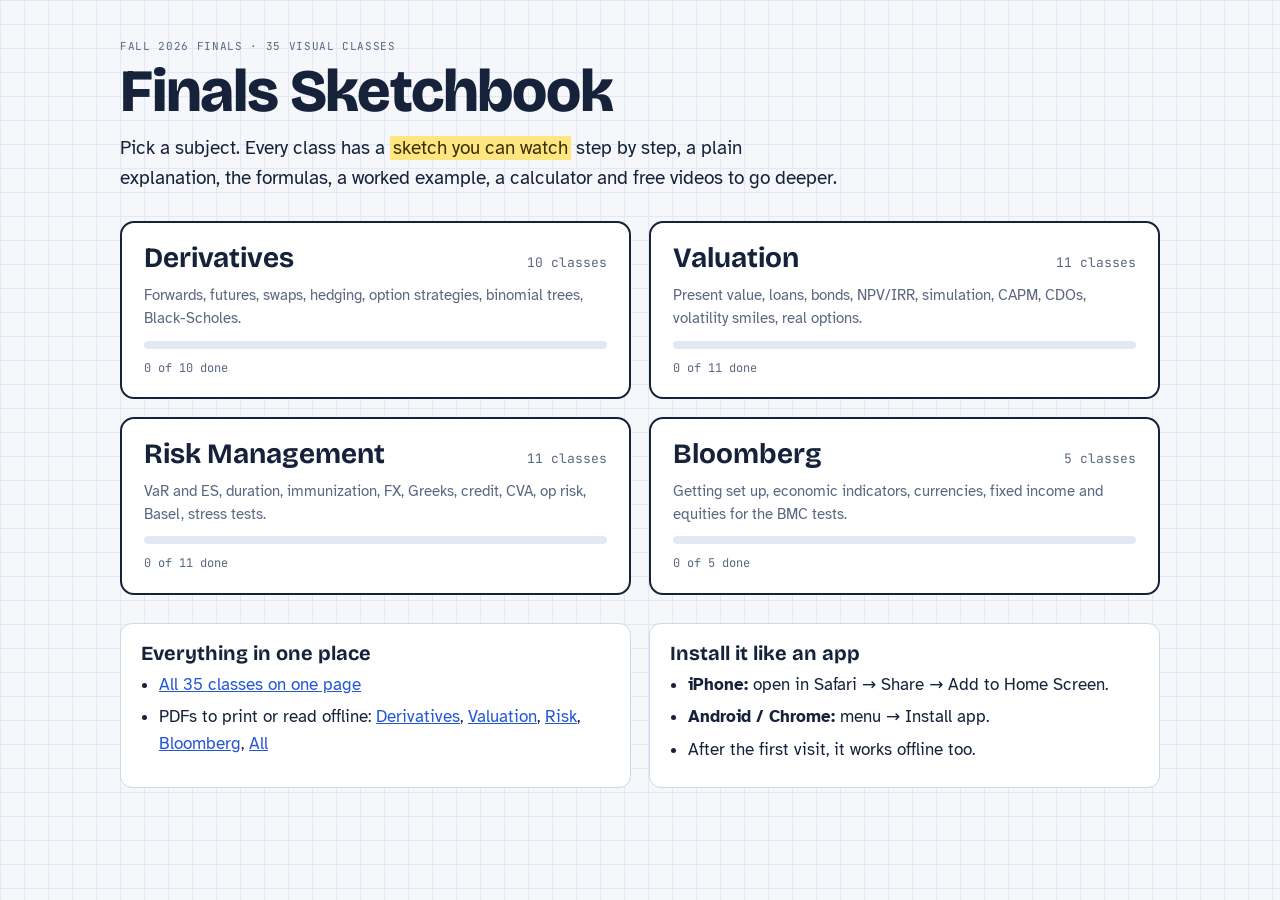
==== index.html @ b347f6ec "Finals Sketchbook study app: 4 subjects, 35 visual classes, PWA, PDFs" ====
<!doctype html>
<html lang="en">
<head>
<meta charset="utf-8">
<meta name="viewport" content="width=device-width, initial-scale=1, viewport-fit=cover">
<title>Finals Sketchbook</title>
<meta name="description" content="Beginner-friendly visual classes for Derivatives, Valuation, Risk Management and Bloomberg finals.">
<meta name="theme-color" content="#16223a">
<link rel="manifest" href="manifest.webmanifest">
<link rel="icon" href="icons/icon-192.png">
<link rel="apple-touch-icon" href="icons/icon-192.png">
<link rel="stylesheet" href="https://fonts.googleapis.com/css2?family=Atkinson+Hyperlegible:wght@400;700&family=Bricolage+Grotesque:opsz,wght@12..96,700;12..96,800&family=JetBrains+Mono:wght@400;600&display=swap">
<style>
:root{--paper:#f5f7fb;--sheet:#fff;--grid:#e3e9f2;--ink:#16223a;--mut:#5a6880;--blue:#2457d6;--pen:#cf3f35;--green:#1d8656;--hl:#ffe680;--hl-ink:#3a2f00;--line:#cfd8e6;
 --display:"Bricolage Grotesque",system-ui,sans-serif;--body:"Atkinson Hyperlegible",system-ui,sans-serif;--mono:"JetBrains Mono",ui-monospace,monospace;
 padding-top:env(safe-area-inset-top,0px);padding-bottom:env(safe-area-inset-bottom,0px)}
@media (prefers-color-scheme:dark){:root{--paper:#0f1622;--sheet:#151e2d;--grid:#1d2839;--ink:#e7edf6;--mut:#97a5bb;--blue:#7ea7ff;--pen:#ff7b6f;--green:#4fc78d;--hl:#5c4d0f;--hl-ink:#fff0b0;--line:#2a3850;color-scheme:dark}}
*{box-sizing:border-box}
body{margin:0;background:var(--paper);color:var(--ink);font-family:var(--body);font-size:17px;line-height:1.55;
 background-image:linear-gradient(var(--grid) 1px,transparent 1px),linear-gradient(90deg,var(--grid) 1px,transparent 1px);background-size:24px 24px;
 padding:32px max(16px,env(safe-area-inset-right,0px)) 60px max(16px,env(safe-area-inset-left,0px))}
.wrap{max-width:1040px;margin:0 auto;display:flex;flex-direction:column;gap:28px}
h1,h2,h3{font-family:var(--display);margin:0;text-wrap:balance;line-height:1.1}
h1{font-size:clamp(36px,6vw,60px);font-weight:800;letter-spacing:-.02em}
.lede{font-size:19px;max-width:60ch;margin:10px 0 0}.lede mark{background:var(--hl);color:var(--hl-ink);padding:0 3px}
.grid{display:grid;grid-template-columns:repeat(2,minmax(0,1fr));gap:18px}
a.card{display:flex;flex-direction:column;gap:10px;text-decoration:none;color:var(--ink);background:var(--sheet);border:2px solid var(--ink);border-radius:14px;padding:20px 22px;transition:transform .15s}
a.card:hover{transform:translateY(-2px)} a.card:focus-visible{outline:3px solid var(--blue);outline-offset:3px}
.card .top{display:flex;justify-content:space-between;align-items:baseline;gap:10px}
.card h2{font-size:28px}.card .cnt{font-family:var(--mono);font-size:13px;color:var(--mut);white-space:nowrap}
.card p{margin:0;color:var(--mut);font-size:15px}
.bar{height:8px;background:var(--grid);border-radius:4px;overflow:hidden}.bar i{display:block;height:100%;background:var(--green);width:0}
.prog{font-family:var(--mono);font-size:12px;color:var(--mut)}
.row{display:grid;grid-template-columns:repeat(2,minmax(0,1fr));gap:18px}
section.box{background:var(--sheet);border:1px solid var(--line);border-radius:12px;padding:18px 20px}
section.box h3{font-size:20px;margin-bottom:8px}
section.box ul{margin:0;padding-left:18px}section.box li{margin-bottom:6px}
section.box a{color:var(--blue)}
.tag{font-family:var(--mono);font-size:11px;letter-spacing:.06em;text-transform:uppercase;color:var(--mut)}
@media (max-width:760px){.grid,.row{grid-template-columns:minmax(0,1fr)}}
</style>
</head>
<body>
<div class="wrap">
 <header><span class="tag">Fall 2026 finals · 35 visual classes</span><h1>Finals Sketchbook</h1>
  <p class="lede">Pick a subject. Every class has a <mark>sketch you can watch</mark> step by step, a plain explanation, the formulas, a worked example, a calculator and free videos to go deeper.</p></header>
 <div class="grid" id="subjects"></div>
 <div class="row">
  <section class="box"><h3>Everything in one place</h3><ul><li><a href="all.html">All 35 classes on one page</a></li><li>PDFs to print or read offline: <a href="pdf/Derivatives%20Sketchbook.pdf">Derivatives</a>, <a href="pdf/Valuation%20Sketchbook.pdf">Valuation</a>, <a href="pdf/Risk%20Management%20Sketchbook.pdf">Risk</a>, <a href="pdf/Bloomberg%20Sketchbook.pdf">Bloomberg</a>, <a href="pdf/Finals%20Sketchbook%20-%20All%20Subjects.pdf">All</a></li></ul></section>
  <section class="box"><h3>Install it like an app</h3><ul><li><b>iPhone:</b> open in Safari → Share → Add to Home Screen.</li><li><b>Android / Chrome:</b> menu → Install app.</li><li>After the first visit, it works offline too.</li></ul></section>
 </div>
</div>
<script>
const S=[['Derivatives','derivatives.html','derivatives',10,'Forwards, futures, swaps, hedging, option strategies, binomial trees, Black-Scholes.'],
 ['Valuation','valuation.html','valuation',11,'Present value, loans, bonds, NPV/IRR, simulation, CAPM, CDOs, volatility smiles, real options.'],
 ['Risk Management','risk-management.html','risk',11,'VaR and ES, duration, immunization, FX, Greeks, credit, CVA, op risk, Basel, stress tests.'],
 ['Bloomberg','bloomberg.html','bloomberg',5,'Getting set up, economic indicators, currencies, fixed income and equities for the BMC tests.']];
document.getElementById('subjects').innerHTML=S.map(([n,u,k,c,d])=>{let done=0;try{done=Object.values(JSON.parse(localStorage.getItem('fsb-done-'+k)||'{}')).filter(Boolean).length}catch(e){}
 return `<a class="card" href="${u}"><div class="top"><h2>${n}</h2><span class="cnt">${c} classes</span></div><p>${d}</p><div class="bar"><i style="width:${done/c*100}%"></i></div><span class="prog">${done} of ${c} done</span></a>`}).join('');
if('serviceWorker' in navigator){addEventListener('load',()=>navigator.serviceWorker.register('sw.js').catch(()=>{}))}
</script>
</body>
</html>
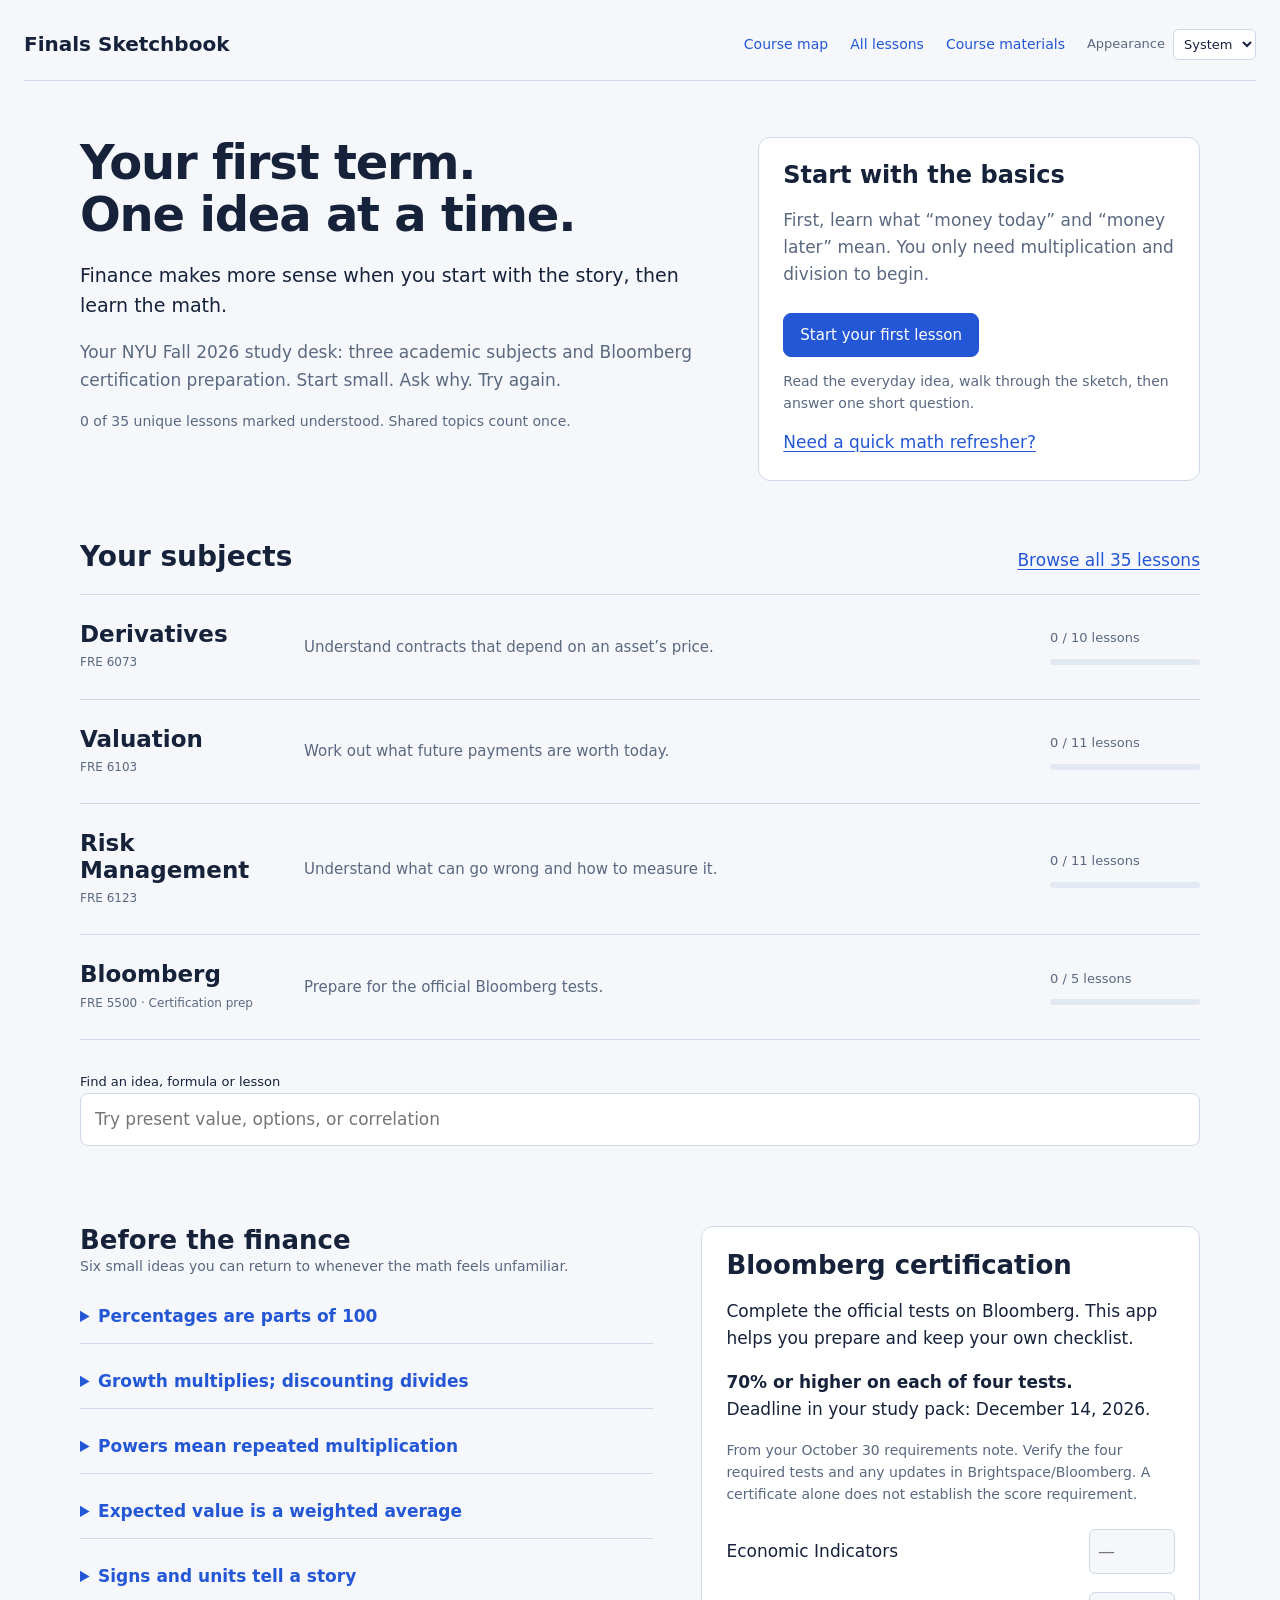
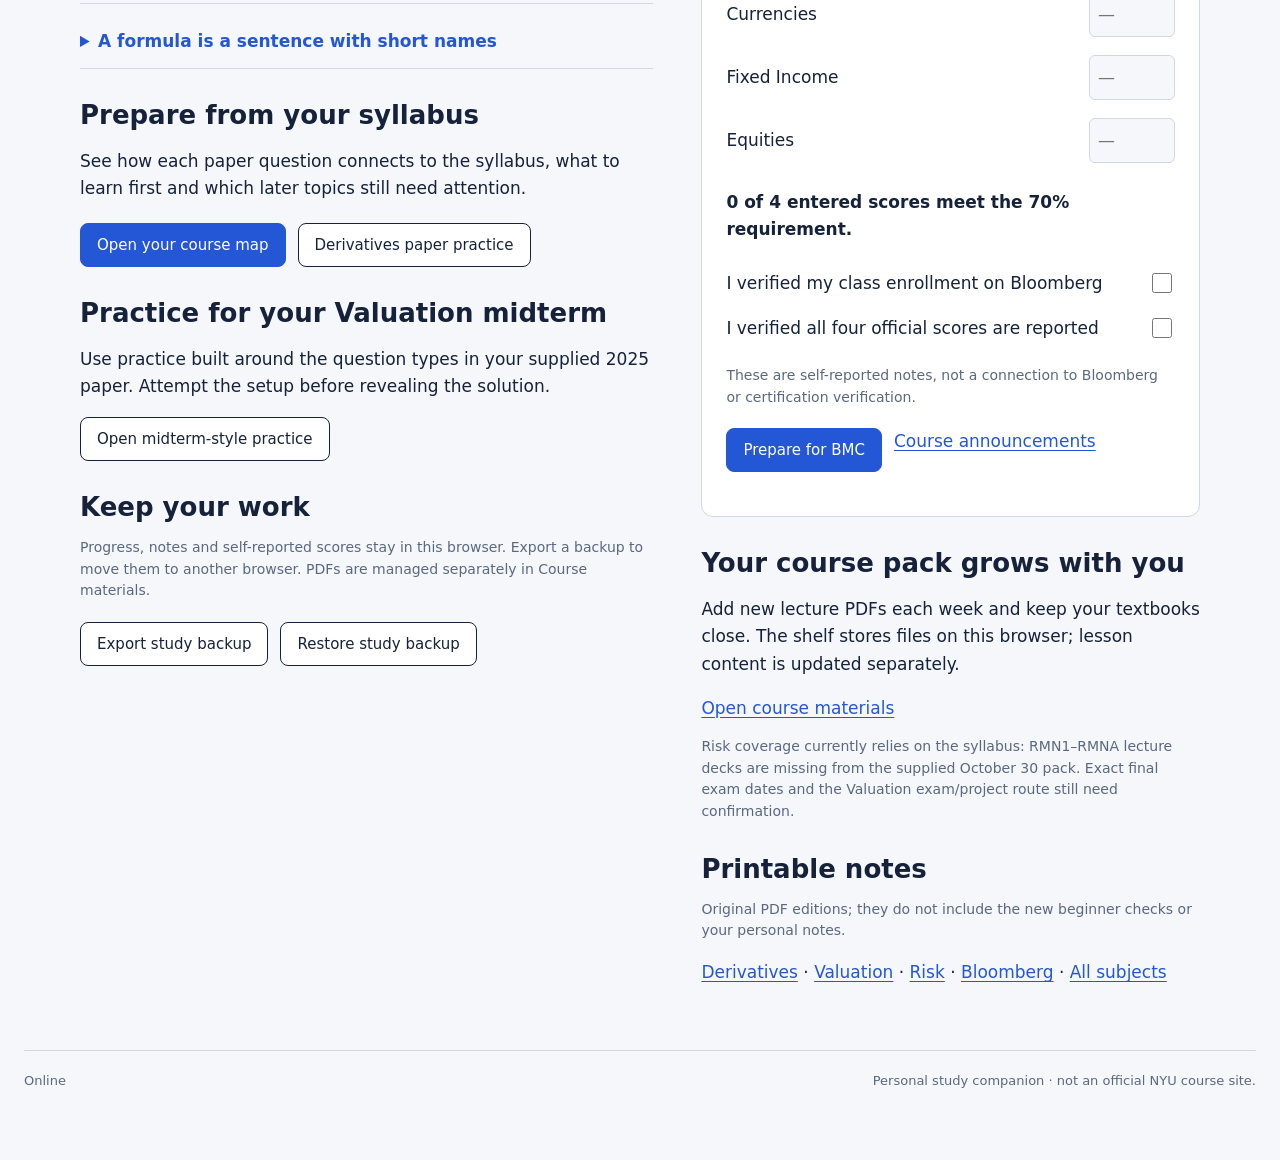
==== commit f83f9d29: "Build beginner-first study paths, exam preparation and interactive finance labs" ====
--- a/index.html
+++ b/index.html
@@ -1,63 +1,19 @@
-<!doctype html>
-<html lang="en">
-<head>
-<meta charset="utf-8">
-<meta name="viewport" content="width=device-width, initial-scale=1, viewport-fit=cover">
-<title>Finals Sketchbook</title>
-<meta name="description" content="Beginner-friendly visual classes for Derivatives, Valuation, Risk Management and Bloomberg finals.">
-<meta name="theme-color" content="#16223a">
-<link rel="manifest" href="manifest.webmanifest">
-<link rel="icon" href="icons/icon-192.png">
-<link rel="apple-touch-icon" href="icons/icon-192.png">
-<link rel="stylesheet" href="https://fonts.googleapis.com/css2?family=Atkinson+Hyperlegible:wght@400;700&family=Bricolage+Grotesque:opsz,wght@12..96,700;12..96,800&family=JetBrains+Mono:wght@400;600&display=swap">
-<style>
-:root{--paper:#f5f7fb;--sheet:#fff;--grid:#e3e9f2;--ink:#16223a;--mut:#5a6880;--blue:#2457d6;--pen:#cf3f35;--green:#1d8656;--hl:#ffe680;--hl-ink:#3a2f00;--line:#cfd8e6;
- --display:"Bricolage Grotesque",system-ui,sans-serif;--body:"Atkinson Hyperlegible",system-ui,sans-serif;--mono:"JetBrains Mono",ui-monospace,monospace;
- padding-top:env(safe-area-inset-top,0px);padding-bottom:env(safe-area-inset-bottom,0px)}
-@media (prefers-color-scheme:dark){:root{--paper:#0f1622;--sheet:#151e2d;--grid:#1d2839;--ink:#e7edf6;--mut:#97a5bb;--blue:#7ea7ff;--pen:#ff7b6f;--green:#4fc78d;--hl:#5c4d0f;--hl-ink:#fff0b0;--line:#2a3850;color-scheme:dark}}
-*{box-sizing:border-box}
-body{margin:0;background:var(--paper);color:var(--ink);font-family:var(--body);font-size:17px;line-height:1.55;
- background-image:linear-gradient(var(--grid) 1px,transparent 1px),linear-gradient(90deg,var(--grid) 1px,transparent 1px);background-size:24px 24px;
- padding:32px max(16px,env(safe-area-inset-right,0px)) 60px max(16px,env(safe-area-inset-left,0px))}
-.wrap{max-width:1040px;margin:0 auto;display:flex;flex-direction:column;gap:28px}
-h1,h2,h3{font-family:var(--display);margin:0;text-wrap:balance;line-height:1.1}
-h1{font-size:clamp(36px,6vw,60px);font-weight:800;letter-spacing:-.02em}
-.lede{font-size:19px;max-width:60ch;margin:10px 0 0}.lede mark{background:var(--hl);color:var(--hl-ink);padding:0 3px}
-.grid{display:grid;grid-template-columns:repeat(2,minmax(0,1fr));gap:18px}
-a.card{display:flex;flex-direction:column;gap:10px;text-decoration:none;color:var(--ink);background:var(--sheet);border:2px solid var(--ink);border-radius:14px;padding:20px 22px;transition:transform .15s}
-a.card:hover{transform:translateY(-2px)} a.card:focus-visible{outline:3px solid var(--blue);outline-offset:3px}
-.card .top{display:flex;justify-content:space-between;align-items:baseline;gap:10px}
-.card h2{font-size:28px}.card .cnt{font-family:var(--mono);font-size:13px;color:var(--mut);white-space:nowrap}
-.card p{margin:0;color:var(--mut);font-size:15px}
-.bar{height:8px;background:var(--grid);border-radius:4px;overflow:hidden}.bar i{display:block;height:100%;background:var(--green);width:0}
-.prog{font-family:var(--mono);font-size:12px;color:var(--mut)}
-.row{display:grid;grid-template-columns:repeat(2,minmax(0,1fr));gap:18px}
-section.box{background:var(--sheet);border:1px solid var(--line);border-radius:12px;padding:18px 20px}
-section.box h3{font-size:20px;margin-bottom:8px}
-section.box ul{margin:0;padding-left:18px}section.box li{margin-bottom:6px}
-section.box a{color:var(--blue)}
-.tag{font-family:var(--mono);font-size:11px;letter-spacing:.06em;text-transform:uppercase;color:var(--mut)}
-@media (max-width:760px){.grid,.row{grid-template-columns:minmax(0,1fr)}}
-</style>
-</head>
-<body>
-<div class="wrap">
- <header><span class="tag">Fall 2026 finals · 35 visual classes</span><h1>Finals Sketchbook</h1>
-  <p class="lede">Pick a subject. Every class has a <mark>sketch you can watch</mark> step by step, a plain explanation, the formulas, a worked example, a calculator and free videos to go deeper.</p></header>
- <div class="grid" id="subjects"></div>
- <div class="row">
-  <section class="box"><h3>Everything in one place</h3><ul><li><a href="all.html">All 35 classes on one page</a></li><li>PDFs to print or read offline: <a href="pdf/Derivatives%20Sketchbook.pdf">Derivatives</a>, <a href="pdf/Valuation%20Sketchbook.pdf">Valuation</a>, <a href="pdf/Risk%20Management%20Sketchbook.pdf">Risk</a>, <a href="pdf/Bloomberg%20Sketchbook.pdf">Bloomberg</a>, <a href="pdf/Finals%20Sketchbook%20-%20All%20Subjects.pdf">All</a></li></ul></section>
-  <section class="box"><h3>Install it like an app</h3><ul><li><b>iPhone:</b> open in Safari → Share → Add to Home Screen.</li><li><b>Android / Chrome:</b> menu → Install app.</li><li>After the first visit, it works offline too.</li></ul></section>
- </div>
-</div>
-<script>
-const S=[['Derivatives','derivatives.html','derivatives',10,'Forwards, futures, swaps, hedging, option strategies, binomial trees, Black-Scholes.'],
- ['Valuation','valuation.html','valuation',11,'Present value, loans, bonds, NPV/IRR, simulation, CAPM, CDOs, volatility smiles, real options.'],
- ['Risk Management','risk-management.html','risk',11,'VaR and ES, duration, immunization, FX, Greeks, credit, CVA, op risk, Basel, stress tests.'],
- ['Bloomberg','bloomberg.html','bloomberg',5,'Getting set up, economic indicators, currencies, fixed income and equities for the BMC tests.']];
-document.getElementById('subjects').innerHTML=S.map(([n,u,k,c,d])=>{let done=0;try{done=Object.values(JSON.parse(localStorage.getItem('fsb-done-'+k)||'{}')).filter(Boolean).length}catch(e){}
- return `<a class="card" href="${u}"><div class="top"><h2>${n}</h2><span class="cnt">${c} classes</span></div><p>${d}</p><div class="bar"><i style="width:${done/c*100}%"></i></div><span class="prog">${done} of ${c} done</span></a>`}).join('');
-if('serviceWorker' in navigator){addEventListener('load',()=>navigator.serviceWorker.register('sw.js').catch(()=>{}))}
-</script>
-</body>
-</html>
+<!doctype html><html lang="en"><head><meta charset="utf-8"><meta name="viewport" content="width=device-width, initial-scale=1"><title>Finals Sketchbook · Your NYU study desk</title><meta name="description" content="Your first NYU term, explained one idea at a time. Visual finance lessons, practice and a personal course-materials shelf."><meta name="theme-color" content="#16223a"><link rel="manifest" href="manifest.webmanifest"><link rel="icon" href="icons/icon-192.png"><link rel="apple-touch-icon" href="icons/icon-192.png"><link rel="stylesheet" href="assets/base.css"><link rel="stylesheet" href="assets/study.css"></head><body>
+<a class="skip" href="#main">Skip to study desk</a><header class="appbar"><a class="wordmark" href="index.html">Finals Sketchbook</a><nav aria-label="Main navigation"><a href="syllabus.html">Course map</a><a href="all.html">All lessons</a><a href="library.html">Course materials</a><label class="theme-label">Appearance <select id="theme"><option value="system">System</option><option value="light">Light</option><option value="dark">Dark</option></select></label></nav></header>
+<main id="main" class="home"><div class="home-intro"><div><h1>Your first term.<br>One idea at a time.</h1><p class="welcome">Finance makes more sense when you start with the story, then learn the math.</p><p>Your NYU Fall 2026 study desk: three academic subjects and Bloomberg certification preparation. Start small. Ask why. Try again.</p><p id="overall" class="small"></p></div><section class="start-panel"><h2 id="next-heading">Start with the basics</h2><p id="next-description">First, learn what “money today” and “money later” mean. You only need multiplication and division to begin.</p><a class="btn primary" id="resume" href="valuation.html#class-1">Start your first lesson</a><p class="small">Read the everyday idea, walk through the sketch, then answer one short question.</p><a href="#foundations">Need a quick math refresher?</a></section></div>
+<section aria-labelledby="subjects-heading"><div class="desk-heading"><h2 id="subjects-heading">Your subjects</h2><a href="all.html">Browse all 35 lessons</a></div><div id="subjects" class="subjects"></div></section>
+<section style="margin-top:32px"><label class="search-label" for="search">Find an idea, formula or lesson</label><input type="search" id="search" placeholder="Try present value, options, or correlation" autocomplete="off"><p id="results-status" class="status" role="status"></p><ul id="results" class="result-list"></ul></section>
+<div class="home-lower"><div><section class="foundations" id="foundations"><h2>Before the finance</h2><p class="small">Six small ideas you can return to whenever the math feels unfamiliar.</p>
+<details><summary>Percentages are parts of 100</summary><p>5% means 5 out of 100, or 0.05. To find 5% of $200, calculate 0.05 × 200 = $10. If an input says “rate (%)”, enter 5. If a formula needs a decimal rate, use 0.05.</p></details>
+<details><summary>Growth multiplies; discounting divides</summary><p>At 10% for one year, $100 grows to 100 × 1.10 = $110. To find what that $110 is worth one year earlier at the same rate, calculate 110 ÷ 1.10 = $100.</p></details>
+<details><summary>Powers mean repeated multiplication</summary><p>1.05² means 1.05 × 1.05. That is two years of 5% compound growth. The little number tells you how many times the growth factor is applied.</p></details>
+<details><summary>Expected value is a weighted average</summary><p>If a fair coin pays $10 for heads and $0 for tails, its expected payment is 0.5 × 10 + 0.5 × 0 = $5. You never receive $5 in one toss; it describes the long-run average.</p></details>
+<details><summary>Signs and units tell a story</summary><p>Positive cash flow means money received; negative means money paid, from the chosen person’s viewpoint. Always write currency and time. A yearly rate is not a monthly rate. One year is 12 months.</p></details>
+<details><summary>A formula is a sentence with short names</summary><p>PV = FV ÷ (1 + r) says “today’s value equals next year’s money divided by its growth factor.” PV and FV are amounts, r is a decimal rate. Read the sentence before entering numbers.</p></details></section>
+<section><h2>Prepare from your syllabus</h2><p>See how each paper question connects to the syllabus, what to learn first and which later topics still need attention.</p><div class="actions"><a class="btn primary" href="syllabus.html">Open your course map</a><a class="btn" href="derivatives-practice.html">Derivatives paper practice</a></div></section><section><h2>Practice for your Valuation midterm</h2><p>Use practice built around the question types in your supplied 2025 paper. Attempt the setup before revealing the solution.</p><a class="btn" href="practice.html">Open midterm-style practice</a></section>
+<section id="review-section" hidden><h2>Ideas to revisit</h2><p class="small">These are questions you last missed. A mistake is a useful place to restart.</p><ul id="review-list" class="result-list"></ul></section>
+<section><h2>Keep your work</h2><p class="small">Progress, notes and self-reported scores stay in this browser. Export a backup to move them to another browser. PDFs are managed separately in Course materials.</p><div class="actions"><button class="btn" id="export">Export study backup</button><label class="btn" role="button" tabindex="0" for="import">Restore study backup</label><input type="file" id="import" accept="application/json,.json" hidden></div><p id="backup-status" class="status" role="status"></p></section></div>
+<div><section class="certification" id="certification"><h2>Bloomberg certification</h2><p>Complete the official tests on Bloomberg. This app helps you prepare and keep your own checklist.</p><p><strong>70% or higher on each of four tests.</strong><br>Deadline in your study pack: December 14, 2026.</p><p class="small">From your October 30 requirements note. Verify the four required tests and any updates in Brightspace/Bloomberg. A certificate alone does not establish the score requirement.</p><div id="scores"></div><p id="score-status" class="score-message" role="status"></p><label><span>I verified my class enrollment on Bloomberg</span><input type="checkbox" id="enrolled"></label><label><span>I verified all four official scores are reported</span><input type="checkbox" id="reported"></label><p class="small">These are self-reported notes, not a connection to Bloomberg or certification verification.</p><div class="actions"><a class="btn primary" href="bloomberg.html">Prepare for BMC</a><a href="https://brightspace.nyu.edu/d2l/lms/news/main.d2l?ou=626288">Course announcements</a></div></section>
+<section style="margin-top:32px"><h2>Your course pack grows with you</h2><p>Add new lecture PDFs each week and keep your textbooks close. The shelf stores files on this browser; lesson content is updated separately.</p><a href="library.html">Open course materials</a><p class="small">Risk coverage currently relies on the syllabus: RMN1–RMNA lecture decks are missing from the supplied October 30 pack. Exact final exam dates and the Valuation exam/project route still need confirmation.</p></section>
+<section><h2>Printable notes</h2><p class="small">Original PDF editions; they do not include the new beginner checks or your personal notes.</p><p><a href="pdf/Derivatives%20Sketchbook.pdf">Derivatives</a> · <a href="pdf/Valuation%20Sketchbook.pdf">Valuation</a> · <a href="pdf/Risk%20Management%20Sketchbook.pdf">Risk</a> · <a href="pdf/Bloomberg%20Sketchbook.pdf">Bloomberg</a> · <a href="pdf/Finals%20Sketchbook%20-%20All%20Subjects.pdf">All subjects</a></p></section></div></div></main>
+<footer class="appfooter"><span id="connection"></span><span id="save-status" role="status">Personal study companion · not an official NYU course site.</span></footer><noscript><p>Enable JavaScript for the study desk, or open the printable notes above.</p></noscript><script src="assets/config.js"></script><script src="assets/common.js"></script><script src="assets/lessons.js"></script><script src="assets/beginner.js"></script><script src="assets/home.js"></script></body></html>
--- a/assets/base.css
+++ b/assets/base.css
@@ -0,0 +1,117 @@
+
+/* Layout: a study notebook. Class list on the left like tabs, one class per page on graph paper, sketch player at the top. */
+:root{
+  --paper:#f5f7fb; --sheet:#ffffff; --grid:#e3e9f2; --ink:#16223a; --mut:#5a6880;
+  --blue:#2457d6; --pen:#cf3f35; --green:#1d8656; --hl:#ffe680; --hl-ink:#3a2f00; --line:#cfd8e6;
+  --display:"Bricolage Grotesque", "Segoe UI", system-ui, sans-serif;
+  --body:"Atkinson Hyperlegible", "Segoe UI", system-ui, sans-serif;
+  --mono:"JetBrains Mono", ui-monospace, Menlo, Consolas, monospace;
+}
+@media (prefers-color-scheme: dark){:root:not([data-theme="light"]){
+  --paper:#0f1622; --sheet:#151e2d; --grid:#1d2839; --ink:#e7edf6; --mut:#97a5bb;
+  --blue:#7ea7ff; --pen:#ff7b6f; --green:#4fc78d; --hl:#5c4d0f; --hl-ink:#fff0b0; --line:#2a3850; color-scheme:dark}}
+:root[data-theme="dark"]{
+  --paper:#0f1622; --sheet:#151e2d; --grid:#1d2839; --ink:#e7edf6; --mut:#97a5bb;
+  --blue:#7ea7ff; --pen:#ff7b6f; --green:#4fc78d; --hl:#5c4d0f; --hl-ink:#fff0b0; --line:#2a3850; color-scheme:dark}
+*{box-sizing:border-box}
+body{background:var(--paper);color:var(--ink);font-family:var(--body);font-size:17px;line-height:1.6;
+  padding-left:max(16px, env(safe-area-inset-left, 0px));padding-right:max(16px, env(safe-area-inset-right, 0px));padding-block:20px 60px}
+.wrap{max-width:1240px;margin:0 auto;display:grid;grid-template-columns:290px minmax(0,1fr);gap:28px;align-items:start}
+h1,h2,h3{font-family:var(--display);text-wrap:balance;line-height:1.15;margin:0}
+.side{position:sticky;top:calc(env(safe-area-inset-top, 0px) + 16px);max-height:calc(100vh - 32px);overflow:auto;padding-right:4px}
+.brand{display:flex;flex-direction:column;gap:4px;margin-bottom:14px}
+.brand h1{font-size:28px;font-weight:800;letter-spacing:-.01em}
+.brand p{margin:0;color:var(--mut);font-size:14px;line-height:1.4}
+.prog{font-family:var(--mono);font-size:12px;color:var(--mut);margin:8px 0 2px}
+.bar{height:6px;background:var(--grid);border-radius:3px;overflow:hidden}.bar i{display:block;height:100%;background:var(--green);width:0;transition:width .4s}
+.wk{margin-top:16px}
+.wk h4{font-family:var(--mono);font-size:11px;letter-spacing:.08em;text-transform:uppercase;color:var(--mut);margin:0 0 4px;font-weight:600}
+.cl{display:grid;grid-template-columns:28px 1fr auto;gap:8px;align-items:center;width:100%;text-align:left;border:0;background:none;color:var(--ink);
+  font:inherit;font-size:15px;line-height:1.3;padding:7px 8px;border-radius:8px;cursor:pointer}
+.cl:hover{background:var(--grid)}
+a.cl{text-decoration:none}
+.cl[aria-current="true"]{background:var(--ink);color:var(--paper)}
+.cl .n{font-family:var(--mono);font-size:12px;opacity:.7}
+.cl .ok{font-size:13px;color:var(--green)}
+.cl[aria-current="true"] .ok{color:var(--paper)}
+.tag{font-family:var(--mono);font-size:10px;letter-spacing:.06em;text-transform:uppercase;padding:2px 6px;border-radius:4px;border:1px solid var(--line);color:var(--mut);white-space:nowrap}
+.mobile-pick{display:none}
+main{min-width:0}
+.sheet{background:var(--sheet);border:1px solid var(--line);border-radius:14px;padding:clamp(18px,3vw,36px);
+  background-image:linear-gradient(var(--grid) 1px,transparent 1px),linear-gradient(90deg,var(--grid) 1px,transparent 1px);background-size:24px 24px;background-position:-1px -1px}
+.head{display:flex;flex-wrap:wrap;gap:8px 14px;align-items:center;margin-bottom:6px}
+.head .num{font-family:var(--mono);font-size:13px;color:var(--mut)}
+.title{font-size:clamp(28px,4vw,42px);font-weight:800;letter-spacing:-.015em;margin:4px 0 10px}
+.oneline{font-size:20px;line-height:1.45;max-width:62ch;margin:0 0 22px}
+.oneline mark,.plain mark{background:var(--hl);color:var(--hl-ink);padding:0 3px;border-radius:2px}
+/* player */
+.player{background:var(--sheet);border:2px solid var(--ink);border-radius:12px;overflow:hidden}
+.stage{overflow-x:auto}
+.stage svg{display:block;width:100%;min-width:520px;height:auto}
+.cap{border-top:1px dashed var(--line);padding:14px 18px;min-height:86px;font-size:18px;line-height:1.45;display:flex;gap:12px;align-items:flex-start}
+.cap .k{font-family:var(--mono);font-size:12px;background:var(--ink);color:var(--sheet);border-radius:4px;padding:2px 7px;margin-top:3px;white-space:nowrap}
+.ctrl{display:flex;flex-wrap:wrap;gap:8px;align-items:center;padding:10px 14px;border-top:1px solid var(--line);background:var(--paper)}
+.btn{font:inherit;font-size:15px;border:1.5px solid var(--ink);background:var(--sheet);color:var(--ink);border-radius:8px;padding:6px 14px;cursor:pointer}
+.btn.primary{background:var(--ink);color:var(--sheet)}
+.btn:focus-visible,.cl:focus-visible,input:focus-visible,select:focus-visible{outline:3px solid var(--blue);outline-offset:2px}
+.btn:disabled{opacity:.4;cursor:default}
+.dots{display:flex;gap:6px;margin-left:auto}
+.dots button{width:12px;height:12px;border-radius:50%;border:1.5px solid var(--ink);background:transparent;padding:0;cursor:pointer}
+.dots button.on{background:var(--ink)}
+/* sections */
+.grid2{display:grid;grid-template-columns:repeat(2,minmax(0,1fr));gap:22px;margin-top:26px}
+section.blk{background:var(--sheet);border:1px solid var(--line);border-radius:10px;padding:18px 20px;min-width:0}
+section.blk.wide{grid-column:1/-1}
+section.blk h3{font-size:20px;margin-bottom:8px;display:flex;gap:10px;align-items:baseline}
+section.blk h3 small{font-family:var(--mono);font-size:11px;letter-spacing:.08em;text-transform:uppercase;color:var(--mut);font-weight:400}
+.plain p{margin:0 0 10px;max-width:65ch}
+.plain ul{margin:0;padding-left:20px}.plain li{margin-bottom:6px}
+.formula{font-family:var(--mono);font-size:15px;background:var(--paper);border:1px solid var(--line);border-radius:8px;padding:12px 14px;overflow-x:auto;white-space:pre;line-height:1.7;margin:6px 0 10px}
+.legend{font-size:14px;color:var(--mut);margin:0}
+ol.steps{margin:0;padding-left:0;list-style:none;counter-reset:s;display:flex;flex-direction:column;gap:10px}
+ol.steps li{counter-increment:s;display:grid;grid-template-columns:30px minmax(0,1fr);gap:10px}
+ol.steps li::before{content:counter(s);font-family:var(--mono);font-size:13px;font-weight:600;width:26px;height:26px;border-radius:50%;border:1.5px solid var(--ink);display:grid;place-items:center}
+ol.steps code,.plain code{font-family:var(--mono);font-size:14px;background:var(--paper);padding:1px 5px;border-radius:4px;border:1px solid var(--line);overflow-wrap:anywhere}
+.answer{margin-top:12px;font-weight:700;background:var(--hl);color:var(--hl-ink);display:inline-block;padding:4px 10px;border-radius:6px}
+.traps li::marker{color:var(--pen)}
+.calc{display:grid;grid-template-columns:repeat(auto-fit,minmax(130px,1fr));gap:10px;margin-bottom:12px}
+.calc label{display:flex;flex-direction:column;font-size:13px;color:var(--mut);gap:3px}
+.calc input,.calc select{font:inherit;font-family:var(--mono);font-size:15px;padding:6px 8px;border:1.5px solid var(--line);border-radius:6px;background:var(--paper);color:var(--ink);width:100%}
+.out{font-family:var(--mono);font-size:15px;background:var(--paper);border:1px dashed var(--ink);border-radius:8px;padding:12px 14px;line-height:1.7;overflow-x:auto}
+.out b{color:var(--blue)}
+.files{font-size:14px;color:var(--mut)}
+.files code{font-family:var(--mono);font-size:12.5px;color:var(--ink);overflow-wrap:anywhere}
+.foot{display:flex;flex-wrap:wrap;gap:10px;justify-content:space-between;margin-top:24px}
+.donebox{display:flex;align-items:center;gap:8px;font-size:15px}
+.donebox input{width:20px;height:20px;accent-color:var(--green)}
+.note{font-size:14px;color:var(--mut);border-left:3px solid var(--pen);padding-left:10px;margin:14px 0 0}
+/* svg */
+svg text{font-family:var(--body);fill:var(--ink);font-size:15px}
+svg .tm{fill:var(--mut);font-size:13px}
+svg .tp{fill:var(--pen)} svg .tb{fill:var(--blue)} svg .tg{fill:var(--green)}
+svg .big{font-family:var(--display);font-weight:700;font-size:22px}
+svg .mono{font-family:var(--mono);font-size:13px}
+svg .s{fill:none;stroke:var(--ink);stroke-width:2;stroke-linecap:round;stroke-linejoin:round}
+svg .sm{fill:none;stroke:var(--mut);stroke-width:1.5}
+svg .sb{fill:none;stroke:var(--blue);stroke-width:3;stroke-linecap:round;stroke-linejoin:round}
+svg .sp{fill:none;stroke:var(--pen);stroke-width:3;stroke-linecap:round;stroke-linejoin:round}
+svg .sg{fill:none;stroke:var(--green);stroke-width:3;stroke-linecap:round;stroke-linejoin:round}
+svg .dash{stroke-dasharray:6 5}
+svg .fb{fill:var(--blue);stroke:none} svg .fp{fill:var(--pen);stroke:none} svg .fg{fill:var(--green);stroke:none}
+svg .fh{fill:var(--hl);stroke:none} svg .fs{fill:var(--sheet);stroke:var(--ink);stroke-width:2}
+svg .fsoftb{fill:var(--blue);opacity:.16} svg .fsoftp{fill:var(--pen);opacity:.2} svg .fsoftg{fill:var(--green);opacity:.18}
+svg .fm{fill:var(--mut);stroke:none}
+svg .pop{animation:pop .6s ease-out both}
+svg path.pop.draw{animation:draw 1.1s ease-out both;stroke-dasharray:1;stroke-dashoffset:0}
+@keyframes pop{from{opacity:0;transform:translateY(6px)}to{opacity:1;transform:none}}
+@keyframes draw{from{stroke-dashoffset:1}to{stroke-dashoffset:0}}
+@media (prefers-reduced-motion: reduce){svg .pop,svg path.pop.draw{animation:none}}
+@media (max-width:900px){
+  .wrap{grid-template-columns:minmax(0,1fr)}
+  .side{position:static;max-height:none}
+  .side .wk{display:none}
+  .mobile-pick{display:block;margin-top:10px}
+  .mobile-pick select{width:100%;font:inherit;padding:8px;border-radius:8px;border:1.5px solid var(--ink);background:var(--sheet);color:var(--ink)}
+  .grid2{grid-template-columns:minmax(0,1fr)}
+  .cap{font-size:16px}
+}
--- a/assets/study.css
+++ b/assets/study.css
@@ -0,0 +1,13 @@
+/* Shared refinements retain the original ink, blue and notebook identity. */
+:root {font-size:16px;--focus:var(--blue)}
+[hidden]{display:none!important}html{scroll-behavior:smooth}body{padding-top:0;background-image:none}a{color:var(--blue);text-underline-offset:3px}button,input,select,textarea{font:inherit}button,a,input,select,textarea{touch-action:manipulation}button{cursor:pointer}::selection{background:var(--hl);color:var(--hl-ink)}:focus-visible{outline:3px solid var(--blue);outline-offset:4px}input,textarea{caret-color:var(--blue)}
+.appbar{max-width:1240px;margin:0 auto 32px;padding:20px 0;display:flex;justify-content:space-between;align-items:center;gap:20px;border-bottom:1px solid var(--line)}.wordmark{font-family:var(--display);font-weight:800;text-decoration:none;color:var(--ink);font-size:20px}.appbar nav{display:flex;gap:22px;align-items:center;flex-wrap:wrap;font-size:14px}.appbar nav a{text-decoration:none}.theme-label{display:flex;gap:8px;align-items:center;color:var(--mut);font-size:13px}.theme-label select{padding:6px;border:1px solid var(--line);background:var(--sheet);color:var(--ink);border-radius:6px}.appfooter{max-width:1240px;margin:32px auto 0;padding-top:20px;border-top:1px solid var(--line);font-size:13px;color:var(--mut);display:flex;justify-content:space-between;gap:16px;flex-wrap:wrap}.skip{position:absolute;top:-100px;background:var(--sheet);padding:12px;z-index:10}.skip:focus{top:0}
+.sheet{background-image:none;border-radius:12px}.side{top:16px}.brand h1{font-size:24px}.brand p{font-size:14px}.cl{padding:10px 8px;min-height:44px}.search-label{display:block;font-size:13px;margin-top:20px}.small{font-size:14px;color:var(--mut);line-height:1.55}.title{font-size:36px;line-height:1.15}.head .tag{font-family:var(--body);text-transform:none;letter-spacing:0}.oneline{font-size:19px}.first-idea{padding:22px 0;border-block:1px solid var(--line);margin:24px 0}.first-idea h3{font-size:23px}.first-idea p{max-width:70ch;margin:12px 0}.first-idea p:last-child{margin-bottom:0}details{margin:12px 0}summary{cursor:pointer;font-weight:700;padding:8px 0;color:var(--blue);min-height:44px}.learning-path{display:flex;gap:16px;justify-content:space-between;font-size:13px;color:var(--mut);margin:20px 0}.player{border:1px solid var(--line)}.btn{min-height:44px;padding:9px 16px;border-width:1px;text-decoration:none;display:inline-flex;align-items:center;justify-content:center;gap:8px}.btn:hover{background:var(--grid)}.btn.primary:hover{background:var(--blue);color:var(--sheet)}.btn.primary{background:var(--blue);border-color:var(--blue);color:var(--sheet)}.dots{gap:2px}.dots button{width:30px;height:36px;border:0;border-radius:0;background:radial-gradient(circle,var(--sheet) 4px,var(--ink) 4px,var(--ink) 5px,transparent 5px)}.dots button.on{background:radial-gradient(circle,var(--ink) 5px,transparent 5px)}.grid2{grid-template-columns:minmax(0,1fr);gap:0;margin-top:28px}.blk{border:0!important;border-radius:0!important;padding:22px 0!important;border-bottom:1px solid var(--line)!important}.blk h3{flex-wrap:wrap}.blk h3 small{font-family:var(--body);text-transform:none;letter-spacing:0;font-size:13px}.formula{font-size:14px;white-space:pre-wrap;overflow-wrap:anywhere}.note{border-left:0;padding:12px;background:var(--paper)}.stage svg{min-width:0}.quick-check{margin-top:28px;padding:24px;background:var(--paper);border-radius:12px}.quick-check h3{font-size:23px}.quick-check fieldset{border:0;padding:0;margin:16px 0}.quick-check legend{margin-bottom:12px;font-weight:700}.quick-check label{display:flex;align-items:center;gap:10px;min-height:48px;padding:8px 0;cursor:pointer}.quick-check input{width:20px;height:20px;accent-color:var(--blue)}#feedback{margin-bottom:0}#feedback[data-correct=true]{color:var(--green)}.reflection{margin:28px 0}.reflection label{display:block;font-size:14px;color:var(--mut);margin:8px 0}.reflection textarea{width:100%;resize:vertical;padding:14px;color:var(--ink);background:var(--sheet);border:1px solid var(--line);border-radius:8px}.foot>div{flex-wrap:wrap}.donebox{align-items:flex-start}.donebox input{flex-shrink:0}.solution{margin:16px 0}.solution summary{margin-bottom:12px}input[type=search],.field{width:100%;border:1px solid var(--line);border-radius:8px;background:var(--sheet);color:var(--ink);padding:12px 14px;min-height:48px}
+.home{max-width:1120px;margin:auto}.home h1{font-size:48px;line-height:1.08;letter-spacing:-.025em;max-width:18ch}.home-intro{display:grid;grid-template-columns:1.4fr 1fr;gap:60px;padding:24px 0 40px}.home-intro p{max-width:57ch;color:var(--mut)}.home-intro .welcome{color:var(--ink);font-size:19px}.start-panel{background:var(--sheet);border:1px solid var(--line);border-radius:12px;padding:24px;align-self:start}.start-panel h2{font-size:24px}.start-panel .btn{margin-top:8px}.desk-heading{display:flex;justify-content:space-between;gap:20px;align-items:baseline;margin:20px 0}.desk-heading h2{font-size:28px}.subjects{border-top:1px solid var(--line)}.subject-row{display:grid;grid-template-columns:200px 1fr 150px;gap:24px;align-items:center;padding:26px 0;border-bottom:1px solid var(--line);color:var(--ink);text-decoration:none}.subject-row:hover h3{color:var(--blue)}.subject-row h3{font-size:23px}.subject-row p{margin:0;color:var(--mut);font-size:15px}.course-code{display:block;font-size:12px;color:var(--mut);margin-top:6px}.subject-progress{font-size:13px;color:var(--mut)}.subject-progress .bar{margin-top:10px}.home-lower{display:grid;grid-template-columns:1.15fr 1fr;gap:48px;margin-top:42px}.home-lower h2{font-size:26px}.home-lower section{margin-bottom:32px}.foundations details{border-bottom:1px solid var(--line);padding:4px 0}.foundations p{margin-top:0}.result-list{list-style:none;padding:0}.result-list li{padding:14px 0;border-bottom:1px solid var(--line)}.result-list a{font-weight:700}.result-list small{display:block;color:var(--mut)}.certification{border:1px solid var(--line);padding:24px;border-radius:12px;background:var(--sheet)}.certification label{display:flex;justify-content:space-between;gap:16px;align-items:center;padding:9px 0}.certification input[type=number]{width:86px;background:var(--paper);border:1px solid var(--line);border-radius:6px;color:var(--ink);padding:8px}.certification input[type=checkbox]{width:20px;height:20px;accent-color:var(--blue)}.certification h3{margin-top:20px}.actions{display:flex;gap:12px;flex-wrap:wrap;margin:20px 0}.status{min-height:24px;color:var(--mut);font-size:14px}.library-list{list-style:none;padding:0}.library-list li{display:flex;justify-content:space-between;gap:24px;align-items:center;padding:20px 0;border-bottom:1px solid var(--line)}.library-list p{margin:4px 0;font-size:13px;color:var(--mut)}.library-list a{overflow-wrap:anywhere}.library-list .btn{flex-shrink:0}.material-layout{display:grid;grid-template-columns:minmax(0,1fr) 320px;gap:40px}.material-layout aside{padding:24px;background:var(--sheet);border:1px solid var(--line);border-radius:12px;align-self:start}.material-layout aside h2{font-size:22px}.source-list{padding-left:20px;font-size:14px}.source-list li{margin:12px 0}.score-message{font-weight:700}.print-button{margin:12px 0}
+@media(max-width:900px){.side #nav{display:none}.side #lesson-search,.side .search-label,.side #search-status{display:none}.appbar{margin-bottom:20px}.title{font-size:30px}.home-intro{gap:24px}.home h1{font-size:38px}.subject-row{grid-template-columns:170px 1fr}.subject-progress{grid-column:2}.material-layout{grid-template-columns:1fr}}
+@media(max-width:640px){body{padding-inline:16px}.appbar{align-items:flex-start;flex-direction:column;gap:14px}.appbar nav{gap:16px;width:100%}.theme-label{margin-left:auto}.theme-label{font-size:0}.theme-label select{font-size:13px}.home-intro,.home-lower{grid-template-columns:1fr;gap:24px}.home-intro{padding-top:10px}.home h1{font-size:36px}.subject-row{grid-template-columns:1fr;gap:12px;padding:24px 0}.subject-progress{grid-column:auto}.learning-path{flex-direction:column;gap:4px}.sheet{padding:20px 16px}.quick-check{padding:20px 16px}.cap{padding:14px 10px}.ctrl{padding:10px;gap:6px}.ctrl .btn{padding:8px 10px}.dots{margin-left:0}.home-lower{margin-top:28px}.library-list li{align-items:flex-start;flex-direction:column}.desk-heading{align-items:flex-start;flex-direction:column;gap:8px}}
+@media(prefers-reduced-motion:reduce){html{scroll-behavior:auto}*,*::before,*::after{animation:none!important;transition:none!important}}
+@media print{.appbar,.side,.appfooter,.ctrl,.foot,.reflection,.quick-check,.learning-path,.skip,.print-button{display:none!important}body{padding:0;color:#000;background:white}.wrap{display:block}.sheet{border:0;padding:0}.blk,.player{break-inside:avoid}.solution{display:block}.formula{background:white}.stage svg{max-height:300px}}
+.practice-question h2{font-size:28px}.practice-question>p{max-width:72ch}.practice-question .field{max-width:180px}.practice-question{scroll-margin-top:20px}@media print{.practice-help,.practice-question .reflection,.actions,#question-links,#timer-status,.appfooter{display:none!important}.practice-question{break-inside:avoid;margin:16px 0!important}.home h1{font-size:28px}}
+.table-scroll{overflow-x:auto;margin:24px 0}table{border-collapse:collapse;width:100%;font-size:15px;line-height:1.55}caption{text-align:left;font-weight:700;margin-bottom:12px}th,td{text-align:left;vertical-align:top;padding:14px 12px;border-bottom:1px solid var(--line)}th{background:var(--paper)}td:first-child{font-weight:700}section[id]{scroll-margin-top:20px}@media(max-width:640px){table{min-width:680px}.table-scroll{margin-inline:-4px}}
+.concept-lab{padding:26px 0;margin:8px 0 32px;border-block:2px solid var(--line)}.concept-lab>h3{font-size:26px}.concept-lab p{max-width:70ch}.lab-controls{display:grid;grid-template-columns:repeat(3,minmax(0,1fr));gap:18px;margin:24px 0}.lab-control{display:grid;grid-template-columns:1fr auto;gap:10px;font-size:15px;align-items:center}.lab-control input,.lab-control select{grid-column:1/-1;width:100%;min-height:44px}.lab-control input{accent-color:var(--blue)}.lab-control output{font-weight:700;font-variant-numeric:tabular-nums}.lab-scene{background:var(--paper);padding:22px;border-radius:12px;margin:20px 0}.lab-transfer,.lab-account{display:flex;gap:24px;align-items:center;justify-content:space-between;margin:16px 0 24px}.lab-transfer strong,.lab-account strong{display:block;font-size:30px;line-height:1.3;font-variant-numeric:tabular-nums}.lab-transfer span,.lab-account span,.lab-account small{display:block;color:var(--mut);font-size:14px}.lab-arrow{font-size:28px!important}.lab-timeline{list-style:none;padding:0;margin:24px 0}.lab-timeline li{display:flex;flex-wrap:wrap;gap:8px 20px;padding:10px 0;border-top:1px solid var(--line);align-items:baseline}.lab-timeline li>span{min-width:65px}.lab-timeline small{color:var(--mut)}.lab-equation{font-family:var(--mono);font-size:14px;overflow-wrap:anywhere}.lab-story{padding-left:24px}.lab-story li{padding:8px 0}.lab-story p{margin:6px 0}.lab-price-line{display:flex;flex-wrap:wrap;gap:12px;font-size:14px;padding:16px 0;border-block:1px solid var(--line)}.lab-predict{border:0;border-top:1px solid var(--line);margin:24px 0 0;padding:20px 0}.lab-predict legend{font-weight:700;padding:0 0 12px}.lab-predict label{display:flex;gap:10px;align-items:center;min-height:44px}.lab-predict input{width:20px;height:20px;accent-color:var(--blue)}.lab-predict .btn{margin-top:12px}.lab-explanation{background:var(--paper);border-radius:8px;padding:18px}.lab-account{align-items:flex-start;padding:20px 0;border-block:1px solid var(--line)}#lab-next-price{max-width:250px;margin-top:10px}#lab-settlement>label{display:block}#lab-call{padding:0 0 20px}.concept-lab table{font-size:14px}.concept-lab table td{font-variant-numeric:tabular-nums}@media(max-width:640px){.lab-controls{grid-template-columns:1fr;gap:20px}.lab-scene{padding:16px}.lab-transfer,.lab-account{gap:14px;flex-wrap:wrap}.lab-transfer strong,.lab-account strong{font-size:26px}.lab-account>div{flex:1;min-width:140px}.concept-lab table{min-width:500px}.concept-lab>h3{font-size:24px}}@media print{.concept-lab{display:none!important}}
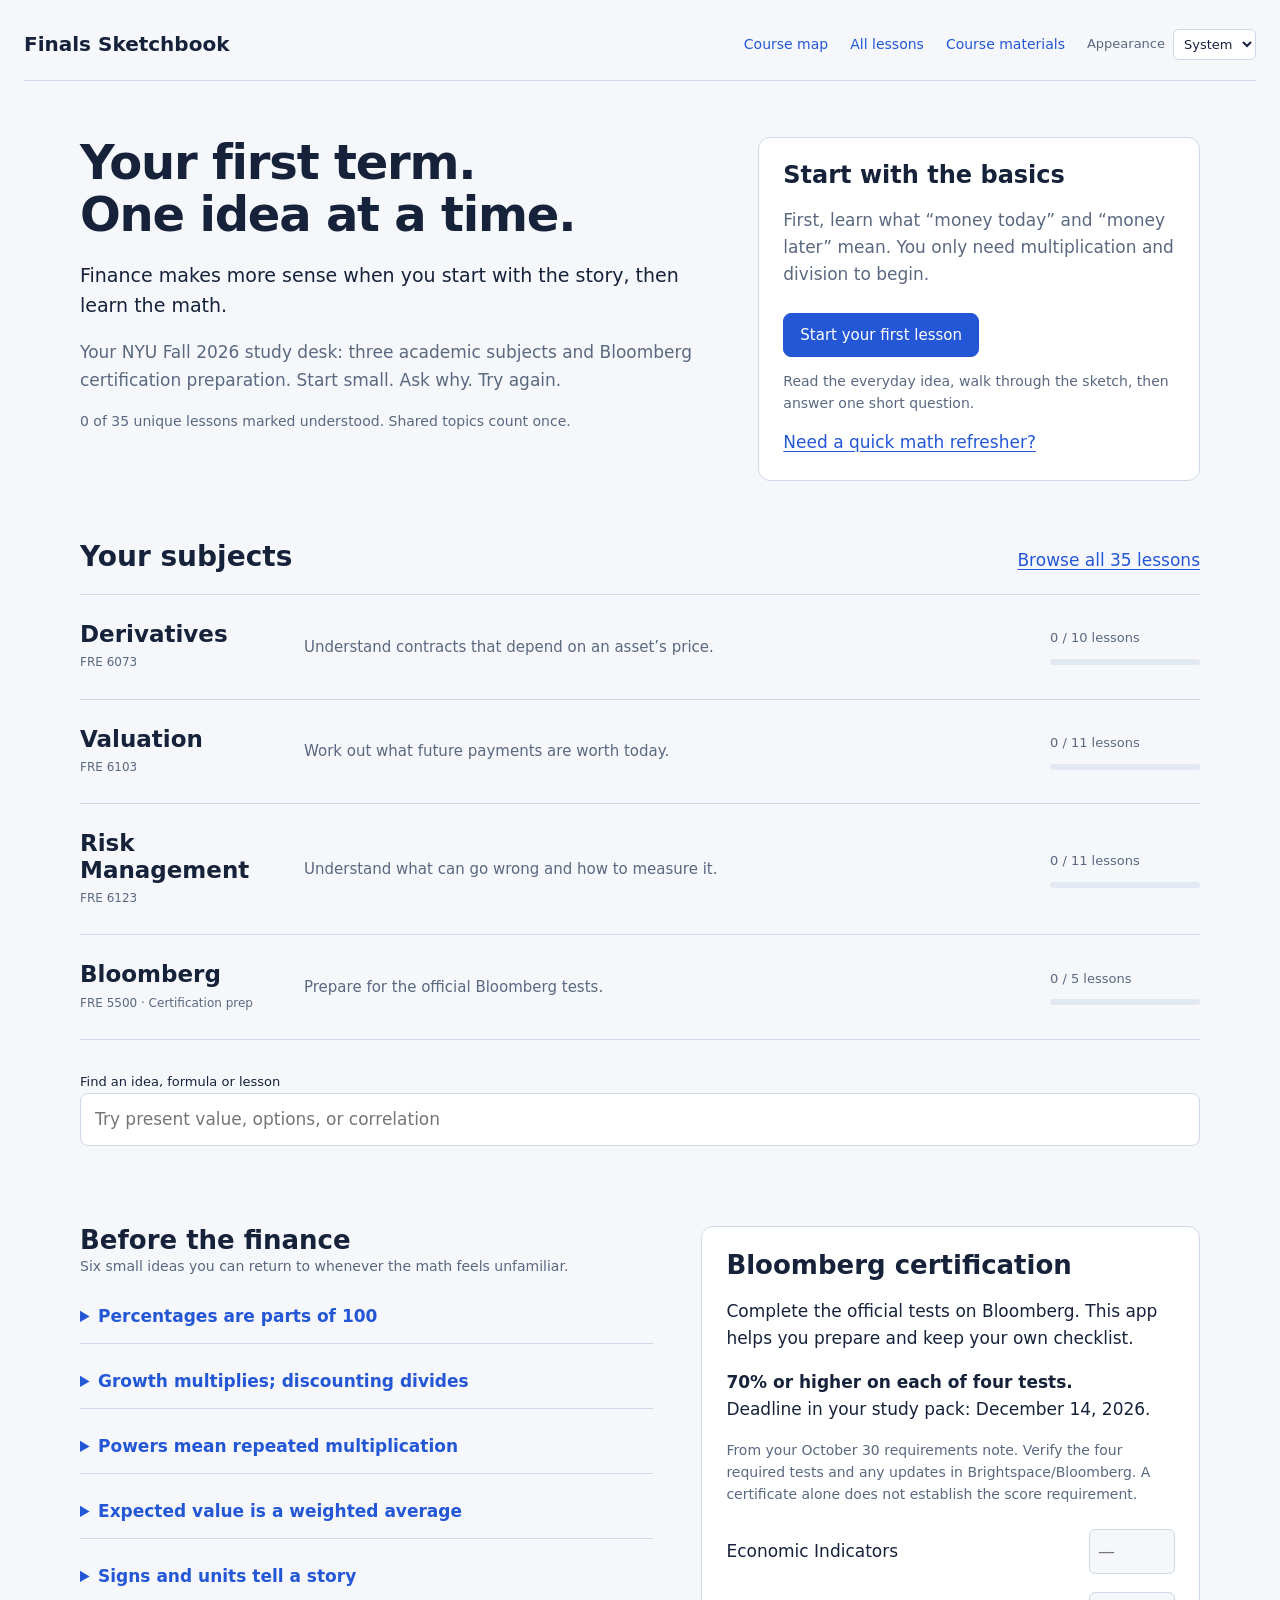
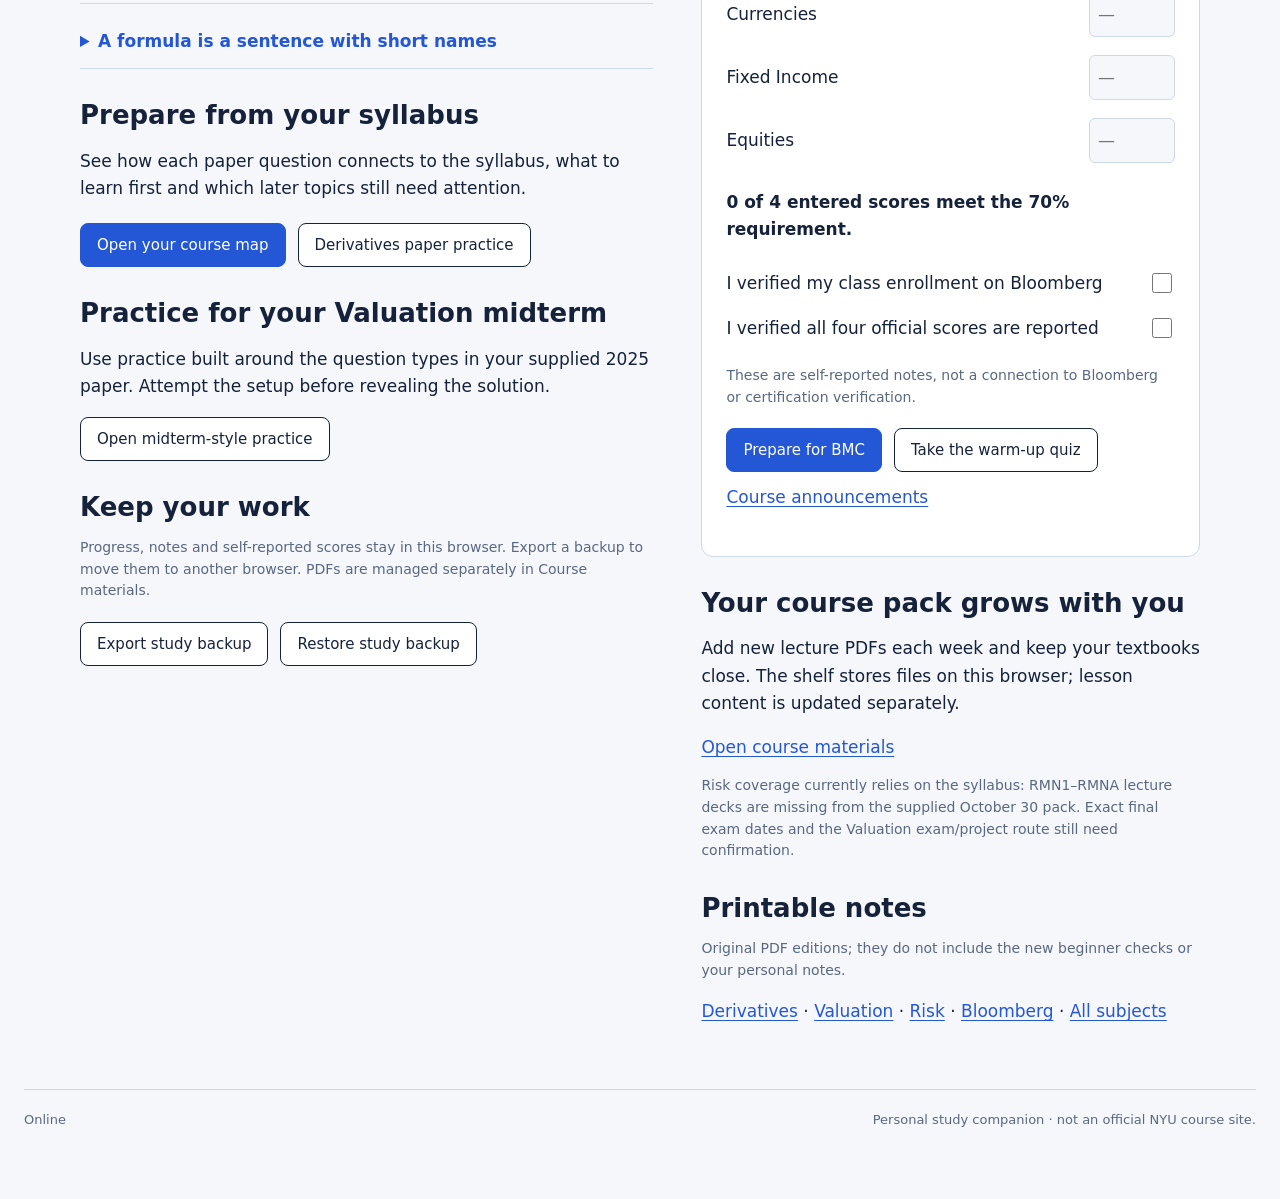
==== commit fdd932d6: "Add Bloomberg warm-up quiz, Valuation NPV/bond/CAPM labs and phone layout fix - bloomberg-practice.h" ====
--- a/index.html
+++ b/index.html
@@ -13,7 +13,7 @@
 <section><h2>Prepare from your syllabus</h2><p>See how each paper question connects to the syllabus, what to learn first and which later topics still need attention.</p><div class="actions"><a class="btn primary" href="syllabus.html">Open your course map</a><a class="btn" href="derivatives-practice.html">Derivatives paper practice</a></div></section><section><h2>Practice for your Valuation midterm</h2><p>Use practice built around the question types in your supplied 2025 paper. Attempt the setup before revealing the solution.</p><a class="btn" href="practice.html">Open midterm-style practice</a></section>
 <section id="review-section" hidden><h2>Ideas to revisit</h2><p class="small">These are questions you last missed. A mistake is a useful place to restart.</p><ul id="review-list" class="result-list"></ul></section>
 <section><h2>Keep your work</h2><p class="small">Progress, notes and self-reported scores stay in this browser. Export a backup to move them to another browser. PDFs are managed separately in Course materials.</p><div class="actions"><button class="btn" id="export">Export study backup</button><label class="btn" role="button" tabindex="0" for="import">Restore study backup</label><input type="file" id="import" accept="application/json,.json" hidden></div><p id="backup-status" class="status" role="status"></p></section></div>
-<div><section class="certification" id="certification"><h2>Bloomberg certification</h2><p>Complete the official tests on Bloomberg. This app helps you prepare and keep your own checklist.</p><p><strong>70% or higher on each of four tests.</strong><br>Deadline in your study pack: December 14, 2026.</p><p class="small">From your October 30 requirements note. Verify the four required tests and any updates in Brightspace/Bloomberg. A certificate alone does not establish the score requirement.</p><div id="scores"></div><p id="score-status" class="score-message" role="status"></p><label><span>I verified my class enrollment on Bloomberg</span><input type="checkbox" id="enrolled"></label><label><span>I verified all four official scores are reported</span><input type="checkbox" id="reported"></label><p class="small">These are self-reported notes, not a connection to Bloomberg or certification verification.</p><div class="actions"><a class="btn primary" href="bloomberg.html">Prepare for BMC</a><a href="https://brightspace.nyu.edu/d2l/lms/news/main.d2l?ou=626288">Course announcements</a></div></section>
+<div><section class="certification" id="certification"><h2>Bloomberg certification</h2><p>Complete the official tests on Bloomberg. This app helps you prepare and keep your own checklist.</p><p><strong>70% or higher on each of four tests.</strong><br>Deadline in your study pack: December 14, 2026.</p><p class="small">From your October 30 requirements note. Verify the four required tests and any updates in Brightspace/Bloomberg. A certificate alone does not establish the score requirement.</p><div id="scores"></div><p id="score-status" class="score-message" role="status"></p><label><span>I verified my class enrollment on Bloomberg</span><input type="checkbox" id="enrolled"></label><label><span>I verified all four official scores are reported</span><input type="checkbox" id="reported"></label><p class="small">These are self-reported notes, not a connection to Bloomberg or certification verification.</p><div class="actions"><a class="btn primary" href="bloomberg.html">Prepare for BMC</a><a class="btn" href="bloomberg-practice.html">Take the warm-up quiz</a><a href="https://brightspace.nyu.edu/d2l/lms/news/main.d2l?ou=626288">Course announcements</a></div></section>
 <section style="margin-top:32px"><h2>Your course pack grows with you</h2><p>Add new lecture PDFs each week and keep your textbooks close. The shelf stores files on this browser; lesson content is updated separately.</p><a href="library.html">Open course materials</a><p class="small">Risk coverage currently relies on the syllabus: RMN1–RMNA lecture decks are missing from the supplied October 30 pack. Exact final exam dates and the Valuation exam/project route still need confirmation.</p></section>
 <section><h2>Printable notes</h2><p class="small">Original PDF editions; they do not include the new beginner checks or your personal notes.</p><p><a href="pdf/Derivatives%20Sketchbook.pdf">Derivatives</a> · <a href="pdf/Valuation%20Sketchbook.pdf">Valuation</a> · <a href="pdf/Risk%20Management%20Sketchbook.pdf">Risk</a> · <a href="pdf/Bloomberg%20Sketchbook.pdf">Bloomberg</a> · <a href="pdf/Finals%20Sketchbook%20-%20All%20Subjects.pdf">All subjects</a></p></section></div></div></main>
 <footer class="appfooter"><span id="connection"></span><span id="save-status" role="status">Personal study companion · not an official NYU course site.</span></footer><noscript><p>Enable JavaScript for the study desk, or open the printable notes above.</p></noscript><script src="assets/config.js"></script><script src="assets/common.js"></script><script src="assets/lessons.js"></script><script src="assets/beginner.js"></script><script src="assets/home.js"></script></body></html>
--- a/assets/study.css
+++ b/assets/study.css
@@ -11,3 +11,5 @@
 .practice-question h2{font-size:28px}.practice-question>p{max-width:72ch}.practice-question .field{max-width:180px}.practice-question{scroll-margin-top:20px}@media print{.practice-help,.practice-question .reflection,.actions,#question-links,#timer-status,.appfooter{display:none!important}.practice-question{break-inside:avoid;margin:16px 0!important}.home h1{font-size:28px}}
 .table-scroll{overflow-x:auto;margin:24px 0}table{border-collapse:collapse;width:100%;font-size:15px;line-height:1.55}caption{text-align:left;font-weight:700;margin-bottom:12px}th,td{text-align:left;vertical-align:top;padding:14px 12px;border-bottom:1px solid var(--line)}th{background:var(--paper)}td:first-child{font-weight:700}section[id]{scroll-margin-top:20px}@media(max-width:640px){table{min-width:680px}.table-scroll{margin-inline:-4px}}
 .concept-lab{padding:26px 0;margin:8px 0 32px;border-block:2px solid var(--line)}.concept-lab>h3{font-size:26px}.concept-lab p{max-width:70ch}.lab-controls{display:grid;grid-template-columns:repeat(3,minmax(0,1fr));gap:18px;margin:24px 0}.lab-control{display:grid;grid-template-columns:1fr auto;gap:10px;font-size:15px;align-items:center}.lab-control input,.lab-control select{grid-column:1/-1;width:100%;min-height:44px}.lab-control input{accent-color:var(--blue)}.lab-control output{font-weight:700;font-variant-numeric:tabular-nums}.lab-scene{background:var(--paper);padding:22px;border-radius:12px;margin:20px 0}.lab-transfer,.lab-account{display:flex;gap:24px;align-items:center;justify-content:space-between;margin:16px 0 24px}.lab-transfer strong,.lab-account strong{display:block;font-size:30px;line-height:1.3;font-variant-numeric:tabular-nums}.lab-transfer span,.lab-account span,.lab-account small{display:block;color:var(--mut);font-size:14px}.lab-arrow{font-size:28px!important}.lab-timeline{list-style:none;padding:0;margin:24px 0}.lab-timeline li{display:flex;flex-wrap:wrap;gap:8px 20px;padding:10px 0;border-top:1px solid var(--line);align-items:baseline}.lab-timeline li>span{min-width:65px}.lab-timeline small{color:var(--mut)}.lab-equation{font-family:var(--mono);font-size:14px;overflow-wrap:anywhere}.lab-story{padding-left:24px}.lab-story li{padding:8px 0}.lab-story p{margin:6px 0}.lab-price-line{display:flex;flex-wrap:wrap;gap:12px;font-size:14px;padding:16px 0;border-block:1px solid var(--line)}.lab-predict{border:0;border-top:1px solid var(--line);margin:24px 0 0;padding:20px 0}.lab-predict legend{font-weight:700;padding:0 0 12px}.lab-predict label{display:flex;gap:10px;align-items:center;min-height:44px}.lab-predict input{width:20px;height:20px;accent-color:var(--blue)}.lab-predict .btn{margin-top:12px}.lab-explanation{background:var(--paper);border-radius:8px;padding:18px}.lab-account{align-items:flex-start;padding:20px 0;border-block:1px solid var(--line)}#lab-next-price{max-width:250px;margin-top:10px}#lab-settlement>label{display:block}#lab-call{padding:0 0 20px}.concept-lab table{font-size:14px}.concept-lab table td{font-variant-numeric:tabular-nums}@media(max-width:640px){.lab-controls{grid-template-columns:1fr;gap:20px}.lab-scene{padding:16px}.lab-transfer,.lab-account{gap:14px;flex-wrap:wrap}.lab-transfer strong,.lab-account strong{font-size:26px}.lab-account>div{flex:1;min-width:140px}.concept-lab table{min-width:500px}.concept-lab>h3{font-size:24px}}@media print{.concept-lab{display:none!important}}
+.quiz-topic{margin:28px 0}.quiz-score{font-weight:700}.quiz-q{border:0;border-top:1px solid var(--line);margin:0;padding:20px 0}.quiz-q legend{font-weight:700;padding:0 0 12px;max-width:70ch}.quiz-n{color:var(--mut);margin-right:4px}.quiz-q label{display:flex;gap:10px;align-items:center;min-height:44px;padding:4px 10px;border-radius:8px;cursor:pointer}.quiz-q input{width:20px;height:20px;flex-shrink:0;accent-color:var(--blue)}.quiz-q label[data-state=right]{background:color-mix(in srgb,var(--green) 14%,transparent);font-weight:700}.quiz-q label[data-state=wrong]{background:color-mix(in srgb,#d64545 14%,transparent);text-decoration:line-through}.quiz-why{background:var(--paper);border-radius:8px;padding:14px 16px;margin:12px 0 0;max-width:70ch}.quiz-why[data-correct=true]{border-left:4px solid var(--green)}.quiz-why[data-correct=false]{border-left:4px solid #d64545}
+.small,.home p{overflow-wrap:break-word}.lab-bars{display:grid;gap:8px;margin:16px 0}.lab-bar{display:grid;grid-template-columns:90px 1fr 90px;gap:10px;align-items:center;font-size:14px;font-variant-numeric:tabular-nums}.lab-bar i{display:block;height:14px;border-radius:4px;background:var(--blue);min-width:2px}.lab-bar i.neg{background:#d64545}.lab-bar b{text-align:right}.lab-verdict{font-size:20px;font-weight:700}.lab-verdict[data-good=true]{color:var(--green)}.lab-verdict[data-good=false]{color:#d64545}@media(max-width:640px){.lab-bar{grid-template-columns:64px 1fr 76px}}
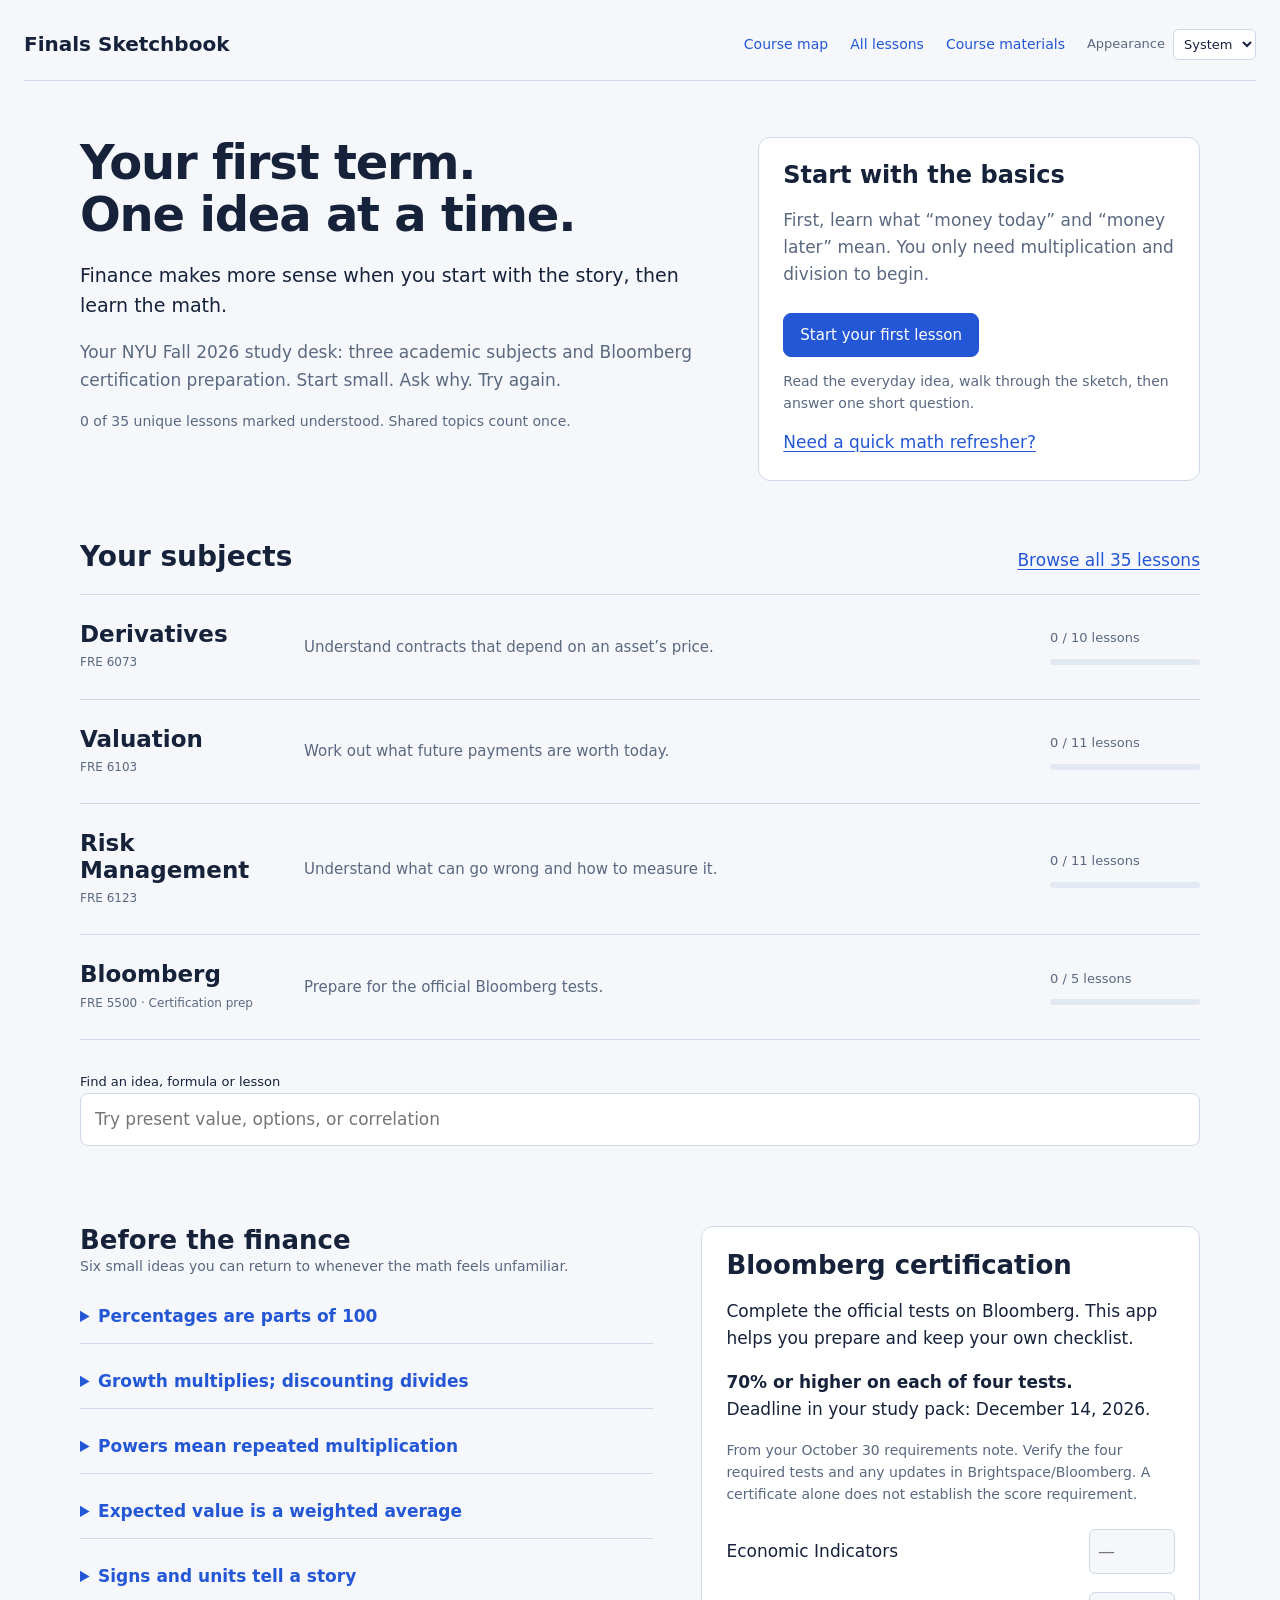
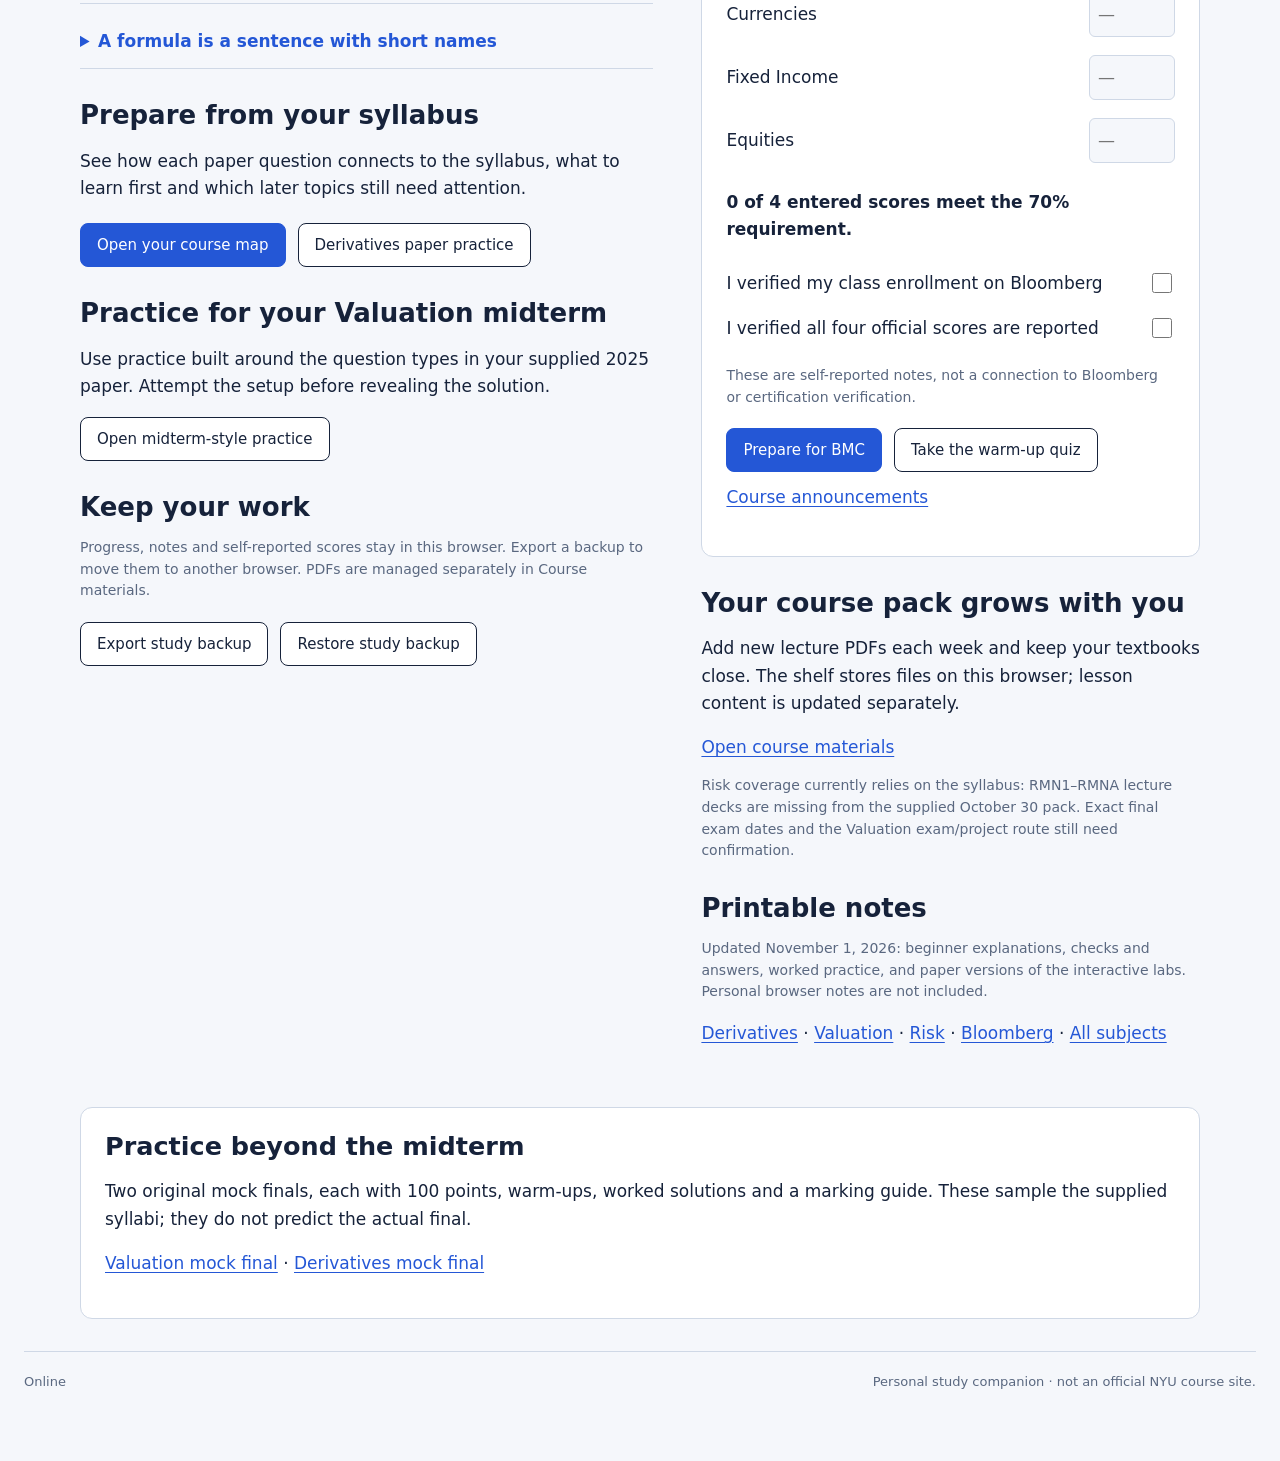
==== commit 6d39fd3b: "Refresh study PDFs and add syllabus-based mock finals" ====
--- a/index.html
+++ b/index.html
@@ -15,5 +15,5 @@
 <section><h2>Keep your work</h2><p class="small">Progress, notes and self-reported scores stay in this browser. Export a backup to move them to another browser. PDFs are managed separately in Course materials.</p><div class="actions"><button class="btn" id="export">Export study backup</button><label class="btn" role="button" tabindex="0" for="import">Restore study backup</label><input type="file" id="import" accept="application/json,.json" hidden></div><p id="backup-status" class="status" role="status"></p></section></div>
 <div><section class="certification" id="certification"><h2>Bloomberg certification</h2><p>Complete the official tests on Bloomberg. This app helps you prepare and keep your own checklist.</p><p><strong>70% or higher on each of four tests.</strong><br>Deadline in your study pack: December 14, 2026.</p><p class="small">From your October 30 requirements note. Verify the four required tests and any updates in Brightspace/Bloomberg. A certificate alone does not establish the score requirement.</p><div id="scores"></div><p id="score-status" class="score-message" role="status"></p><label><span>I verified my class enrollment on Bloomberg</span><input type="checkbox" id="enrolled"></label><label><span>I verified all four official scores are reported</span><input type="checkbox" id="reported"></label><p class="small">These are self-reported notes, not a connection to Bloomberg or certification verification.</p><div class="actions"><a class="btn primary" href="bloomberg.html">Prepare for BMC</a><a class="btn" href="bloomberg-practice.html">Take the warm-up quiz</a><a href="https://brightspace.nyu.edu/d2l/lms/news/main.d2l?ou=626288">Course announcements</a></div></section>
 <section style="margin-top:32px"><h2>Your course pack grows with you</h2><p>Add new lecture PDFs each week and keep your textbooks close. The shelf stores files on this browser; lesson content is updated separately.</p><a href="library.html">Open course materials</a><p class="small">Risk coverage currently relies on the syllabus: RMN1–RMNA lecture decks are missing from the supplied October 30 pack. Exact final exam dates and the Valuation exam/project route still need confirmation.</p></section>
-<section><h2>Printable notes</h2><p class="small">Original PDF editions; they do not include the new beginner checks or your personal notes.</p><p><a href="pdf/Derivatives%20Sketchbook.pdf">Derivatives</a> · <a href="pdf/Valuation%20Sketchbook.pdf">Valuation</a> · <a href="pdf/Risk%20Management%20Sketchbook.pdf">Risk</a> · <a href="pdf/Bloomberg%20Sketchbook.pdf">Bloomberg</a> · <a href="pdf/Finals%20Sketchbook%20-%20All%20Subjects.pdf">All subjects</a></p></section></div></div></main>
+<section><h2>Printable notes</h2><p class="small">Updated November 1, 2026: beginner explanations, checks and answers, worked practice, and paper versions of the interactive labs. Personal browser notes are not included.</p><p><a href="pdf/Derivatives%20Sketchbook.pdf">Derivatives</a> · <a href="pdf/Valuation%20Sketchbook.pdf">Valuation</a> · <a href="pdf/Risk%20Management%20Sketchbook.pdf">Risk</a> · <a href="pdf/Bloomberg%20Sketchbook.pdf">Bloomberg</a> · <a href="pdf/Finals%20Sketchbook%20-%20All%20Subjects.pdf">All subjects</a></p></section></div></div><section class="sheet" style="margin:28px 0;padding:24px"><h2>Practice beyond the midterm</h2><p>Two original mock finals, each with 100 points, warm-ups, worked solutions and a marking guide. These sample the supplied syllabi; they do not predict the actual final.</p><p><a href="valuation-final.html">Valuation mock final</a> · <a href="derivatives-final.html">Derivatives mock final</a></p></section></main>
 <footer class="appfooter"><span id="connection"></span><span id="save-status" role="status">Personal study companion · not an official NYU course site.</span></footer><noscript><p>Enable JavaScript for the study desk, or open the printable notes above.</p></noscript><script src="assets/config.js"></script><script src="assets/common.js"></script><script src="assets/lessons.js"></script><script src="assets/beginner.js"></script><script src="assets/home.js"></script></body></html>
--- a/assets/base.css
+++ b/assets/base.css
@@ -58,6 +58,36 @@
 .dots{display:flex;gap:6px;margin-left:auto}
 .dots button{width:12px;height:12px;border-radius:50%;border:1.5px solid var(--ink);background:transparent;padding:0;cursor:pointer}
 .dots button.on{background:var(--ink)}
+/* video-style player */
+.stage{position:relative;cursor:pointer}
+.player:focus{outline:none}.player:focus-visible{outline:3px solid var(--blue);outline-offset:2px}
+.tl{display:flex;gap:4px;padding:10px 14px 0;border-top:1px dashed var(--line)}
+.tl .seg{flex:1;height:22px;padding:8px 0;border:0;background:none;cursor:pointer;position:relative;min-width:0}
+.tl .seg::before{content:"";position:absolute;inset:8px 0;border-radius:3px;background:var(--grid)}
+.tl .seg i{position:absolute;left:0;top:8px;bottom:8px;width:0;border-radius:3px;background:var(--blue)}
+.tl .seg.done i,.tl .seg.now:not(.run) i{width:100%}
+.tl .seg.now::before{box-shadow:0 0 0 2px var(--blue)}
+.tl .seg:hover::before{background:var(--line)}
+.tl+.cap{border-top:0}
+.cap.in #cap{animation:capin .45s ease-out both}
+@keyframes capin{from{opacity:0;transform:translateY(4px)}to{opacity:1;transform:none}}
+.ctrl-r{display:flex;flex-wrap:wrap;gap:8px;align-items:center;margin-left:auto}
+.speed{font-size:14px;color:var(--mut);display:flex;align-items:center;gap:6px}
+.speed select{font:inherit;font-size:15px;min-height:44px;padding:6px 8px;border-radius:8px;border:1px solid var(--line);background:var(--sheet);color:var(--ink)}
+.time{font-family:var(--mono);font-size:13px;color:var(--mut);min-width:84px;text-align:right}
+.btn[aria-pressed="true"]{background:var(--grid);border-color:var(--blue)}
+svg .fresh{filter:drop-shadow(0 0 5px var(--hl))}
+.endcard{position:absolute;inset:0;display:flex;flex-direction:column;align-items:center;justify-content:center;gap:4px;text-align:center;padding:16px;background:color-mix(in srgb,var(--sheet) 90%,transparent);cursor:default}
+.endcard[hidden]{display:none}
+.end-t{font-family:var(--display);font-size:26px;font-weight:700;margin:0;color:var(--green)}
+.end-b{display:flex;flex-wrap:wrap;gap:8px;justify-content:center;margin-top:10px}
+.player.theater{position:fixed;inset:0;z-index:50;border-radius:0;border:0;display:flex;flex-direction:column;overflow:auto}
+.player.theater .stage{flex:1;display:flex;align-items:center;justify-content:center;min-height:0}
+.player.theater .stage svg{min-width:0;max-height:100%;max-width:min(100%,calc((100vh - 230px) * 1.88))}
+.player.theater .cap{font-size:clamp(18px,2.4vw,26px);min-height:0;max-width:70ch;margin:0 auto;width:100%}
+body.no-scroll{overflow:hidden}
+@media (max-width:640px){.endcard:not(.x){position:static;background:var(--paper);border-top:1px dashed var(--line);padding:14px 10px}.endcard .small{display:none}.ctrl-r{margin-left:0;width:100%}.time{margin-left:auto}.player.theater .stage svg{max-width:100%}}
+@media (prefers-reduced-motion: reduce){.cap.in #cap{animation:none}svg .fresh{filter:none}}
 /* sections */
 .grid2{display:grid;grid-template-columns:repeat(2,minmax(0,1fr));gap:22px;margin-top:26px}
 section.blk{background:var(--sheet);border:1px solid var(--line);border-radius:10px;padding:18px 20px;min-width:0}
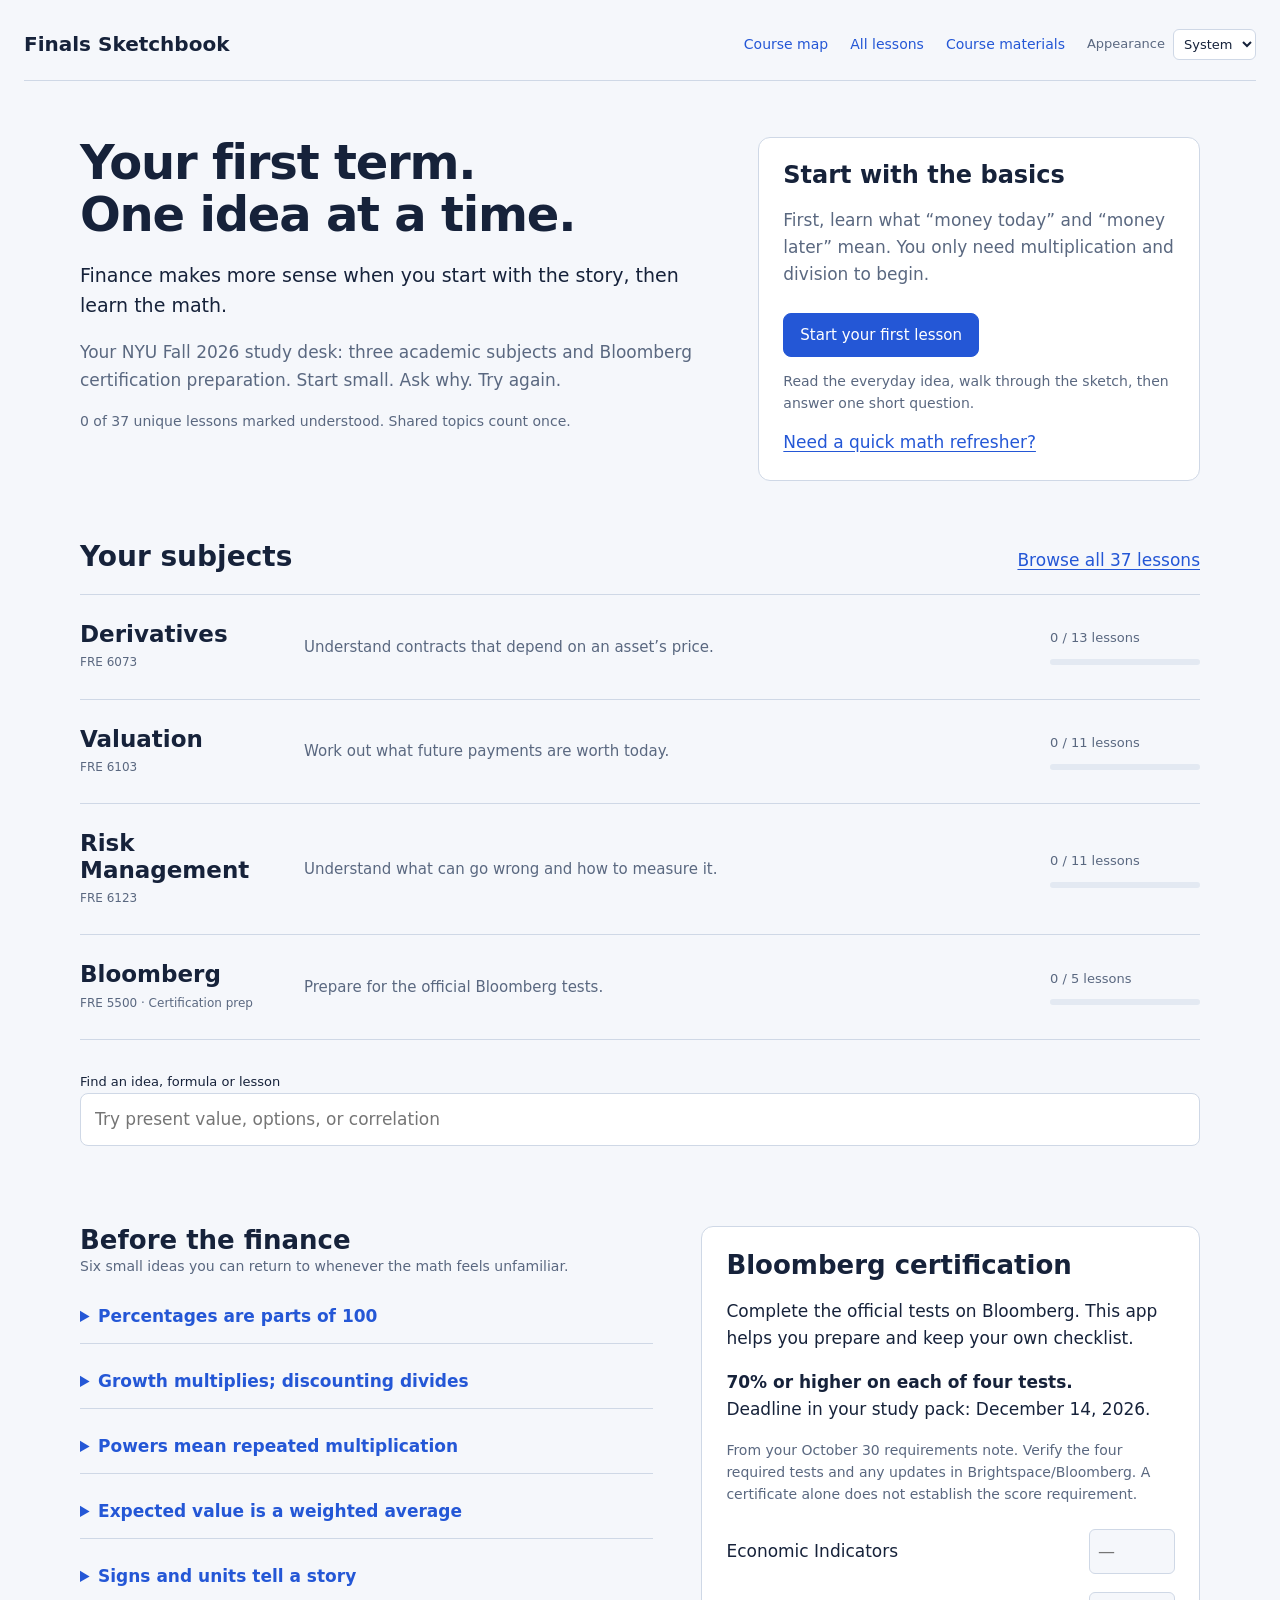
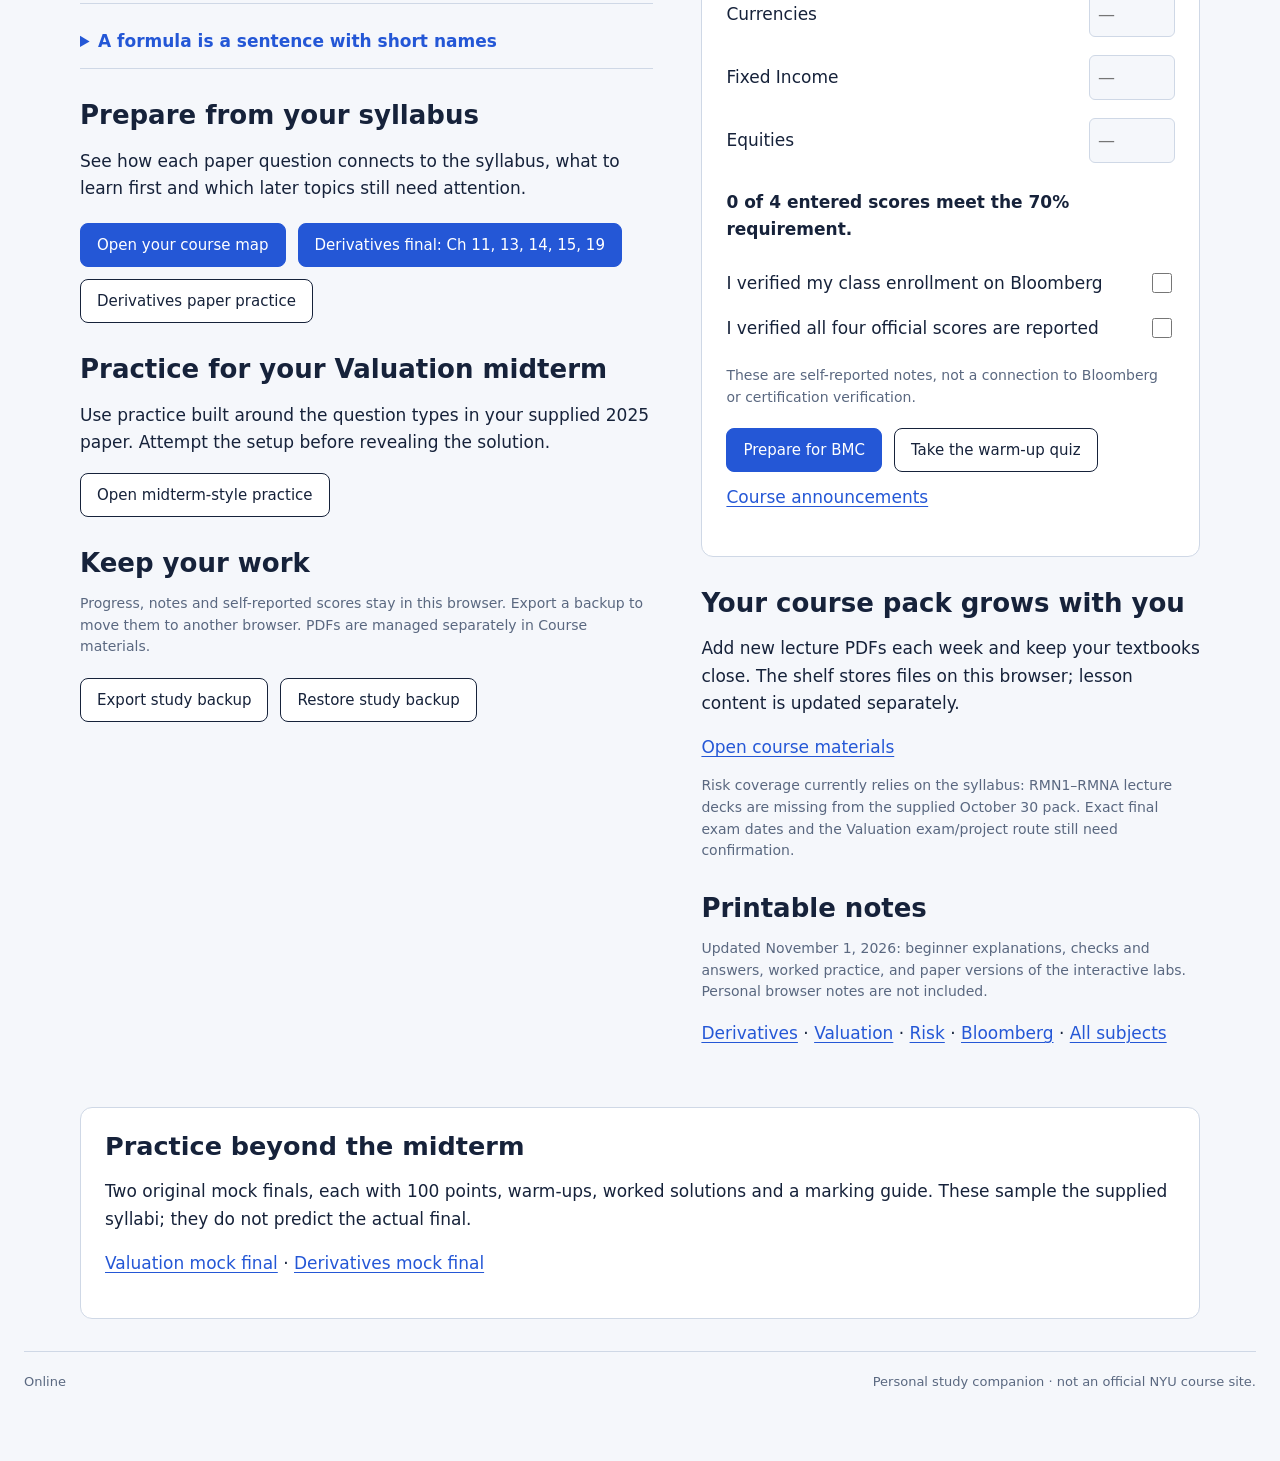
==== commit 2bae0a0d: "Add Derivatives final chapters page, two harder practice papers and Ch 11/14 lessons Final scope: Hu" ====
--- a/index.html
+++ b/index.html
@@ -1,7 +1,7 @@
 <!doctype html><html lang="en"><head><meta charset="utf-8"><meta name="viewport" content="width=device-width, initial-scale=1"><title>Finals Sketchbook · Your NYU study desk</title><meta name="description" content="Your first NYU term, explained one idea at a time. Visual finance lessons, practice and a personal course-materials shelf."><meta name="theme-color" content="#16223a"><link rel="manifest" href="manifest.webmanifest"><link rel="icon" href="icons/icon-192.png"><link rel="apple-touch-icon" href="icons/icon-192.png"><link rel="stylesheet" href="assets/base.css"><link rel="stylesheet" href="assets/study.css"></head><body>
 <a class="skip" href="#main">Skip to study desk</a><header class="appbar"><a class="wordmark" href="index.html">Finals Sketchbook</a><nav aria-label="Main navigation"><a href="syllabus.html">Course map</a><a href="all.html">All lessons</a><a href="library.html">Course materials</a><label class="theme-label">Appearance <select id="theme"><option value="system">System</option><option value="light">Light</option><option value="dark">Dark</option></select></label></nav></header>
 <main id="main" class="home"><div class="home-intro"><div><h1>Your first term.<br>One idea at a time.</h1><p class="welcome">Finance makes more sense when you start with the story, then learn the math.</p><p>Your NYU Fall 2026 study desk: three academic subjects and Bloomberg certification preparation. Start small. Ask why. Try again.</p><p id="overall" class="small"></p></div><section class="start-panel"><h2 id="next-heading">Start with the basics</h2><p id="next-description">First, learn what “money today” and “money later” mean. You only need multiplication and division to begin.</p><a class="btn primary" id="resume" href="valuation.html#class-1">Start your first lesson</a><p class="small">Read the everyday idea, walk through the sketch, then answer one short question.</p><a href="#foundations">Need a quick math refresher?</a></section></div>
-<section aria-labelledby="subjects-heading"><div class="desk-heading"><h2 id="subjects-heading">Your subjects</h2><a href="all.html">Browse all 35 lessons</a></div><div id="subjects" class="subjects"></div></section>
+<section aria-labelledby="subjects-heading"><div class="desk-heading"><h2 id="subjects-heading">Your subjects</h2><a href="all.html">Browse all 37 lessons</a></div><div id="subjects" class="subjects"></div></section>
 <section style="margin-top:32px"><label class="search-label" for="search">Find an idea, formula or lesson</label><input type="search" id="search" placeholder="Try present value, options, or correlation" autocomplete="off"><p id="results-status" class="status" role="status"></p><ul id="results" class="result-list"></ul></section>
 <div class="home-lower"><div><section class="foundations" id="foundations"><h2>Before the finance</h2><p class="small">Six small ideas you can return to whenever the math feels unfamiliar.</p>
 <details><summary>Percentages are parts of 100</summary><p>5% means 5 out of 100, or 0.05. To find 5% of $200, calculate 0.05 × 200 = $10. If an input says “rate (%)”, enter 5. If a formula needs a decimal rate, use 0.05.</p></details>
@@ -10,7 +10,7 @@
 <details><summary>Expected value is a weighted average</summary><p>If a fair coin pays $10 for heads and $0 for tails, its expected payment is 0.5 × 10 + 0.5 × 0 = $5. You never receive $5 in one toss; it describes the long-run average.</p></details>
 <details><summary>Signs and units tell a story</summary><p>Positive cash flow means money received; negative means money paid, from the chosen person’s viewpoint. Always write currency and time. A yearly rate is not a monthly rate. One year is 12 months.</p></details>
 <details><summary>A formula is a sentence with short names</summary><p>PV = FV ÷ (1 + r) says “today’s value equals next year’s money divided by its growth factor.” PV and FV are amounts, r is a decimal rate. Read the sentence before entering numbers.</p></details></section>
-<section><h2>Prepare from your syllabus</h2><p>See how each paper question connects to the syllabus, what to learn first and which later topics still need attention.</p><div class="actions"><a class="btn primary" href="syllabus.html">Open your course map</a><a class="btn" href="derivatives-practice.html">Derivatives paper practice</a></div></section><section><h2>Practice for your Valuation midterm</h2><p>Use practice built around the question types in your supplied 2025 paper. Attempt the setup before revealing the solution.</p><a class="btn" href="practice.html">Open midterm-style practice</a></section>
+<section><h2>Prepare from your syllabus</h2><p>See how each paper question connects to the syllabus, what to learn first and which later topics still need attention.</p><div class="actions"><a class="btn primary" href="syllabus.html">Open your course map</a><a class="btn primary" href="derivatives-final-chapters.html">Derivatives final: Ch 11, 13, 14, 15, 19</a><a class="btn" href="derivatives-practice.html">Derivatives paper practice</a></div></section><section><h2>Practice for your Valuation midterm</h2><p>Use practice built around the question types in your supplied 2025 paper. Attempt the setup before revealing the solution.</p><a class="btn" href="practice.html">Open midterm-style practice</a></section>
 <section id="review-section" hidden><h2>Ideas to revisit</h2><p class="small">These are questions you last missed. A mistake is a useful place to restart.</p><ul id="review-list" class="result-list"></ul></section>
 <section><h2>Keep your work</h2><p class="small">Progress, notes and self-reported scores stay in this browser. Export a backup to move them to another browser. PDFs are managed separately in Course materials.</p><div class="actions"><button class="btn" id="export">Export study backup</button><label class="btn" role="button" tabindex="0" for="import">Restore study backup</label><input type="file" id="import" accept="application/json,.json" hidden></div><p id="backup-status" class="status" role="status"></p></section></div>
 <div><section class="certification" id="certification"><h2>Bloomberg certification</h2><p>Complete the official tests on Bloomberg. This app helps you prepare and keep your own checklist.</p><p><strong>70% or higher on each of four tests.</strong><br>Deadline in your study pack: December 14, 2026.</p><p class="small">From your October 30 requirements note. Verify the four required tests and any updates in Brightspace/Bloomberg. A certificate alone does not establish the score requirement.</p><div id="scores"></div><p id="score-status" class="score-message" role="status"></p><label><span>I verified my class enrollment on Bloomberg</span><input type="checkbox" id="enrolled"></label><label><span>I verified all four official scores are reported</span><input type="checkbox" id="reported"></label><p class="small">These are self-reported notes, not a connection to Bloomberg or certification verification.</p><div class="actions"><a class="btn primary" href="bloomberg.html">Prepare for BMC</a><a class="btn" href="bloomberg-practice.html">Take the warm-up quiz</a><a href="https://brightspace.nyu.edu/d2l/lms/news/main.d2l?ou=626288">Course announcements</a></div></section>
--- a/assets/study.css
+++ b/assets/study.css
@@ -13,3 +13,9 @@
 .concept-lab{padding:26px 0;margin:8px 0 32px;border-block:2px solid var(--line)}.concept-lab>h3{font-size:26px}.concept-lab p{max-width:70ch}.lab-controls{display:grid;grid-template-columns:repeat(3,minmax(0,1fr));gap:18px;margin:24px 0}.lab-control{display:grid;grid-template-columns:1fr auto;gap:10px;font-size:15px;align-items:center}.lab-control input,.lab-control select{grid-column:1/-1;width:100%;min-height:44px}.lab-control input{accent-color:var(--blue)}.lab-control output{font-weight:700;font-variant-numeric:tabular-nums}.lab-scene{background:var(--paper);padding:22px;border-radius:12px;margin:20px 0}.lab-transfer,.lab-account{display:flex;gap:24px;align-items:center;justify-content:space-between;margin:16px 0 24px}.lab-transfer strong,.lab-account strong{display:block;font-size:30px;line-height:1.3;font-variant-numeric:tabular-nums}.lab-transfer span,.lab-account span,.lab-account small{display:block;color:var(--mut);font-size:14px}.lab-arrow{font-size:28px!important}.lab-timeline{list-style:none;padding:0;margin:24px 0}.lab-timeline li{display:flex;flex-wrap:wrap;gap:8px 20px;padding:10px 0;border-top:1px solid var(--line);align-items:baseline}.lab-timeline li>span{min-width:65px}.lab-timeline small{color:var(--mut)}.lab-equation{font-family:var(--mono);font-size:14px;overflow-wrap:anywhere}.lab-story{padding-left:24px}.lab-story li{padding:8px 0}.lab-story p{margin:6px 0}.lab-price-line{display:flex;flex-wrap:wrap;gap:12px;font-size:14px;padding:16px 0;border-block:1px solid var(--line)}.lab-predict{border:0;border-top:1px solid var(--line);margin:24px 0 0;padding:20px 0}.lab-predict legend{font-weight:700;padding:0 0 12px}.lab-predict label{display:flex;gap:10px;align-items:center;min-height:44px}.lab-predict input{width:20px;height:20px;accent-color:var(--blue)}.lab-predict .btn{margin-top:12px}.lab-explanation{background:var(--paper);border-radius:8px;padding:18px}.lab-account{align-items:flex-start;padding:20px 0;border-block:1px solid var(--line)}#lab-next-price{max-width:250px;margin-top:10px}#lab-settlement>label{display:block}#lab-call{padding:0 0 20px}.concept-lab table{font-size:14px}.concept-lab table td{font-variant-numeric:tabular-nums}@media(max-width:640px){.lab-controls{grid-template-columns:1fr;gap:20px}.lab-scene{padding:16px}.lab-transfer,.lab-account{gap:14px;flex-wrap:wrap}.lab-transfer strong,.lab-account strong{font-size:26px}.lab-account>div{flex:1;min-width:140px}.concept-lab table{min-width:500px}.concept-lab>h3{font-size:24px}}@media print{.concept-lab{display:none!important}}
 .quiz-topic{margin:28px 0}.quiz-score{font-weight:700}.quiz-q{border:0;border-top:1px solid var(--line);margin:0;padding:20px 0}.quiz-q legend{font-weight:700;padding:0 0 12px;max-width:70ch}.quiz-n{color:var(--mut);margin-right:4px}.quiz-q label{display:flex;gap:10px;align-items:center;min-height:44px;padding:4px 10px;border-radius:8px;cursor:pointer}.quiz-q input{width:20px;height:20px;flex-shrink:0;accent-color:var(--blue)}.quiz-q label[data-state=right]{background:color-mix(in srgb,var(--green) 14%,transparent);font-weight:700}.quiz-q label[data-state=wrong]{background:color-mix(in srgb,#d64545 14%,transparent);text-decoration:line-through}.quiz-why{background:var(--paper);border-radius:8px;padding:14px 16px;margin:12px 0 0;max-width:70ch}.quiz-why[data-correct=true]{border-left:4px solid var(--green)}.quiz-why[data-correct=false]{border-left:4px solid #d64545}
 .small,.home p{overflow-wrap:break-word}.lab-bars{display:grid;gap:8px;margin:16px 0}.lab-bar{display:grid;grid-template-columns:90px 1fr 90px;gap:10px;align-items:center;font-size:14px;font-variant-numeric:tabular-nums}.lab-bar i{display:block;height:14px;border-radius:4px;background:var(--blue);min-width:2px}.lab-bar i.neg{background:#d64545}.lab-bar b{text-align:right}.lab-verdict{font-size:20px;font-weight:700}.lab-verdict[data-good=true]{color:var(--green)}.lab-verdict[data-good=false]{color:#d64545}@media(max-width:640px){.lab-bar{grid-template-columns:64px 1fr 76px}}
+/* Guided teaching keeps the current scene readable; sketches remain a separate revision mode. */
+.guided-intro{margin:30px 0 18px}.guided-intro h3{font-size:25px}.guided-intro p{max-width:68ch}
+.lesson-tools{display:flex;gap:18px;flex-wrap:wrap;padding:16px;background:var(--paper);border-bottom:1px solid var(--line)}.lesson-tools label{display:flex;flex:1;min-width:180px;flex-direction:column;gap:6px;font-size:14px}.lesson-tools select{font:inherit;padding:10px;color:var(--ink);background:var(--sheet);border:1px solid var(--line);border-radius:6px;min-height:44px;width:100%}
+.lesson-board{padding:30px;min-height:280px;cursor:default;width:100%;max-width:76ch;margin:auto}.lesson-board h3{font-size:26px;line-height:1.25;margin:0 0 24px}.lesson-board #scene-visual{font-size:clamp(18px,2.1vw,24px);line-height:1.55;white-space:pre-wrap;overflow-wrap:anywhere}.lesson-board fieldset{border:0;padding:0}.lesson-board legend{font-size:16px;margin-bottom:12px}.lesson-board button{display:flex;width:100%;justify-content:flex-start;text-align:left;margin:8px 0}.stage [hidden]{display:none!important}
+.player .tl{overflow-x:auto;padding-bottom:4px}.player .tl .seg{min-width:20px}.player.theater .stage{flex:none;min-height:280px}.player.theater .lesson-board{padding-block:28px}.player.theater .cap{font-size:18px}.video-transcript{margin:18px 0 28px}.video-transcript li{padding:12px 0;border-bottom:1px solid var(--line)}.video-transcript p{max-width:70ch}.transcript-jump{background:none;border:0;font:inherit;font-weight:700;text-align:left;color:var(--blue);padding:10px 0;cursor:pointer;min-height:44px}.transcript-jump:focus-visible{outline:3px solid var(--blue);outline-offset:3px}
+@media(max-width:640px){.lesson-board{padding:20px 16px;min-height:230px}.lesson-board h3{font-size:23px}.lesson-tools{gap:12px;padding:12px}.lesson-tools label{min-width:150px}.player .cap{flex-direction:column;gap:8px}.player .tl .seg{min-width:26px}}
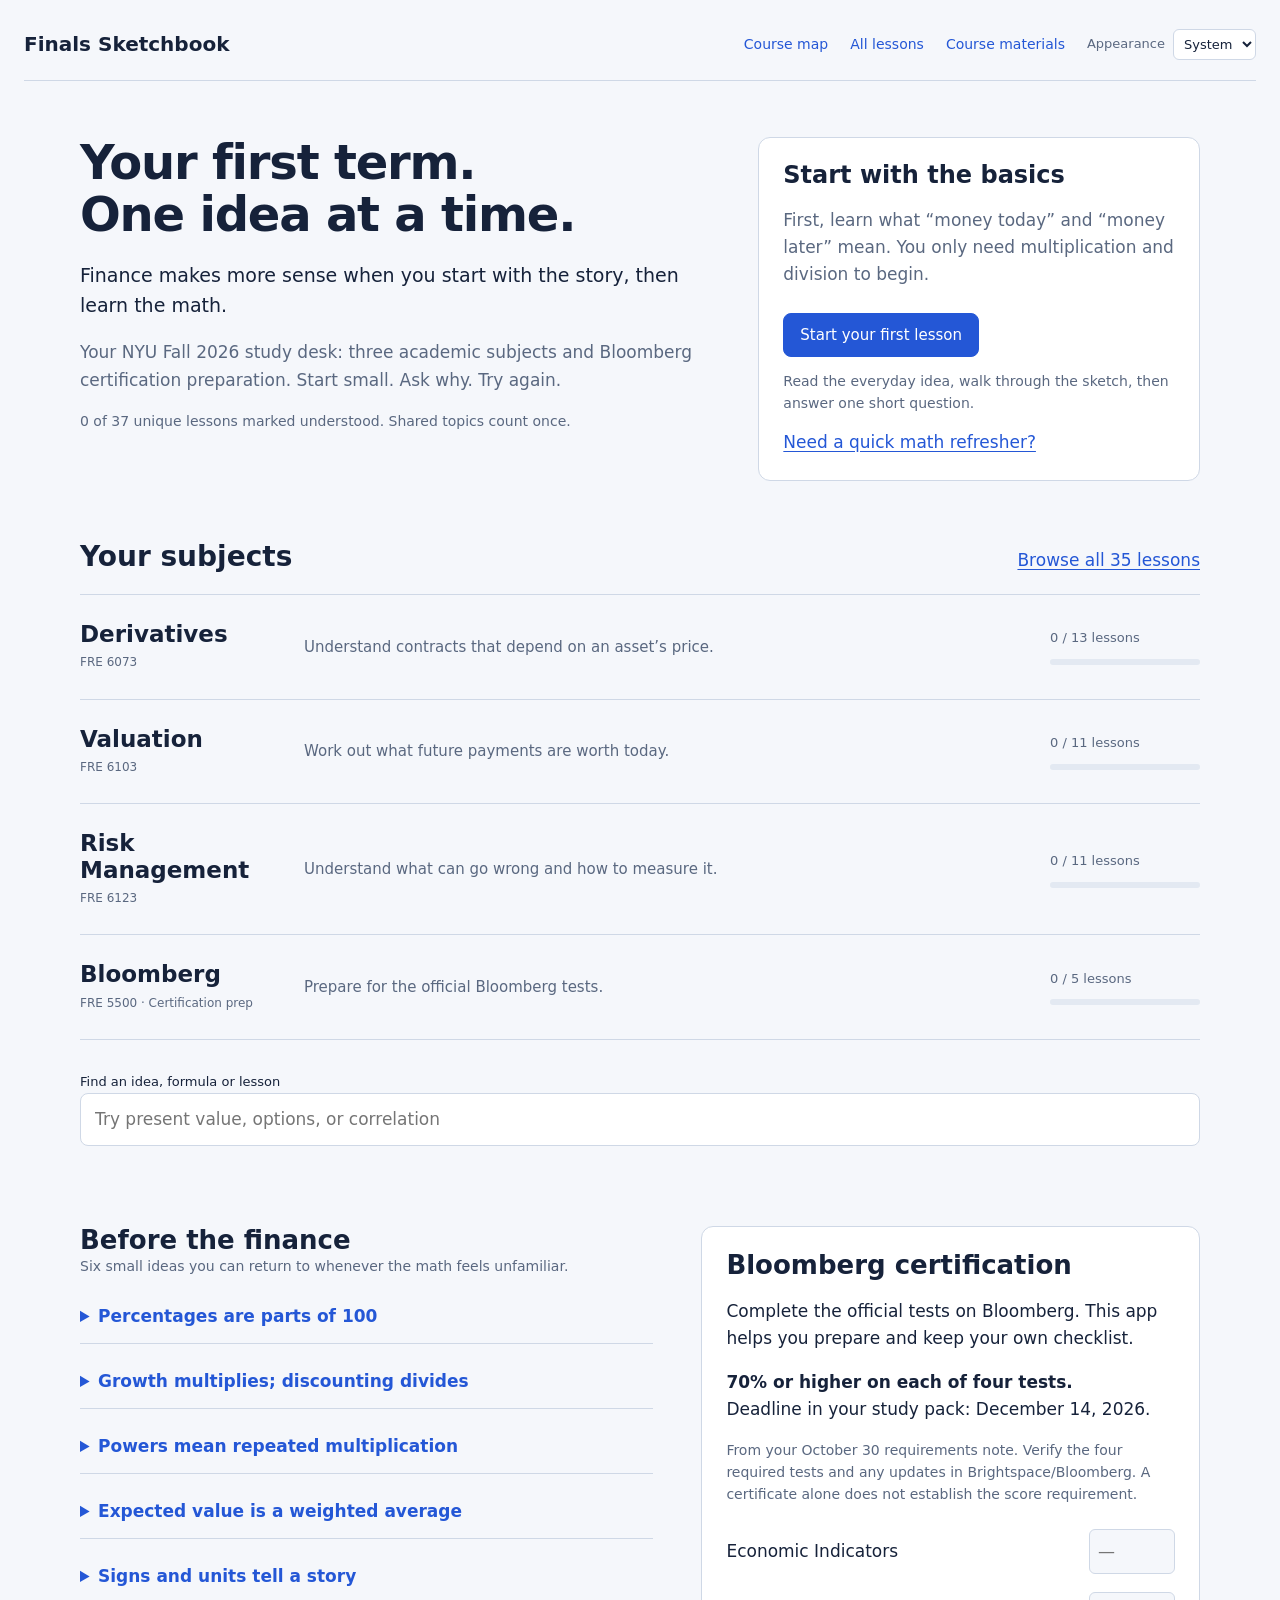
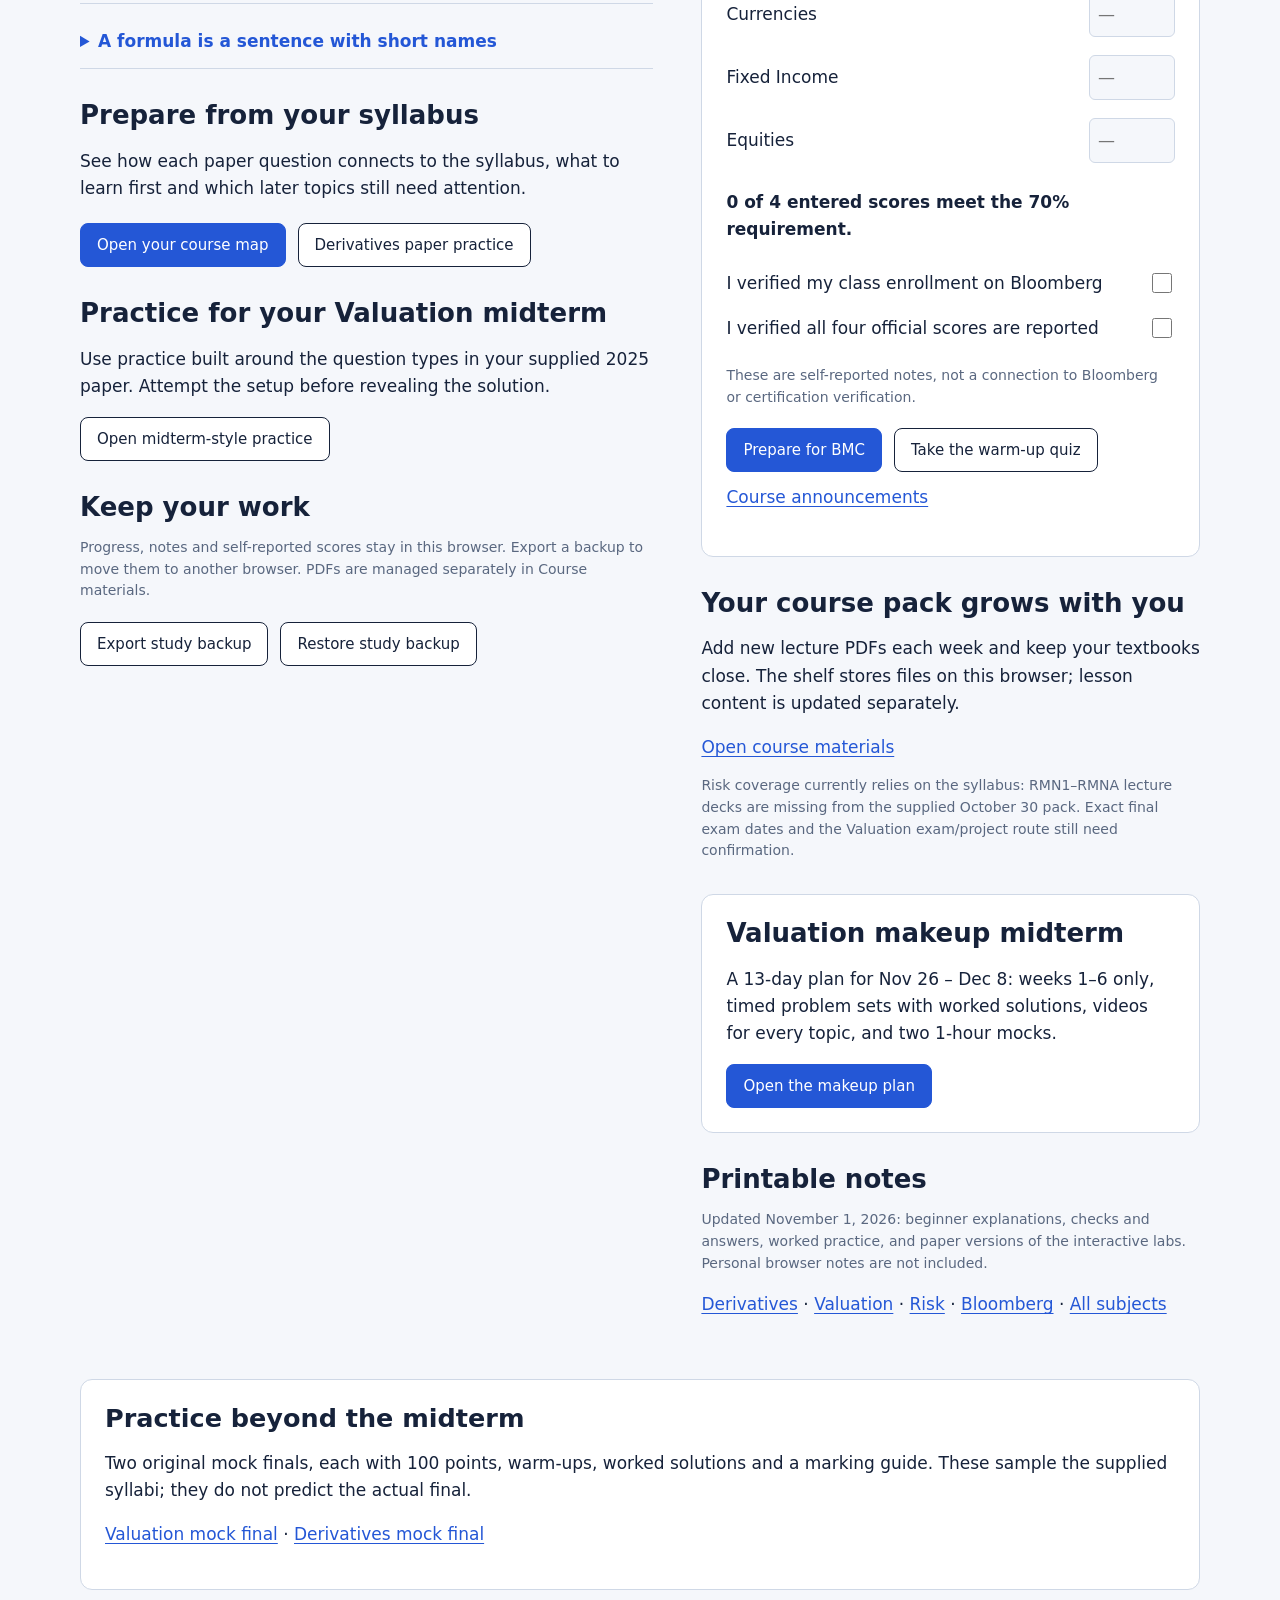
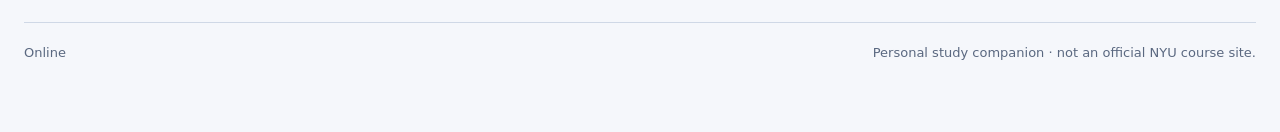
==== commit a65868c3: "Add Valuation makeup midterm plan: 13-day schedule, timed sets, two 1-hour mocks, videos Weeks 1-6 o" ====
--- a/index.html
+++ b/index.html
@@ -1,7 +1,7 @@
 <!doctype html><html lang="en"><head><meta charset="utf-8"><meta name="viewport" content="width=device-width, initial-scale=1"><title>Finals Sketchbook · Your NYU study desk</title><meta name="description" content="Your first NYU term, explained one idea at a time. Visual finance lessons, practice and a personal course-materials shelf."><meta name="theme-color" content="#16223a"><link rel="manifest" href="manifest.webmanifest"><link rel="icon" href="icons/icon-192.png"><link rel="apple-touch-icon" href="icons/icon-192.png"><link rel="stylesheet" href="assets/base.css"><link rel="stylesheet" href="assets/study.css"></head><body>
 <a class="skip" href="#main">Skip to study desk</a><header class="appbar"><a class="wordmark" href="index.html">Finals Sketchbook</a><nav aria-label="Main navigation"><a href="syllabus.html">Course map</a><a href="all.html">All lessons</a><a href="library.html">Course materials</a><label class="theme-label">Appearance <select id="theme"><option value="system">System</option><option value="light">Light</option><option value="dark">Dark</option></select></label></nav></header>
 <main id="main" class="home"><div class="home-intro"><div><h1>Your first term.<br>One idea at a time.</h1><p class="welcome">Finance makes more sense when you start with the story, then learn the math.</p><p>Your NYU Fall 2026 study desk: three academic subjects and Bloomberg certification preparation. Start small. Ask why. Try again.</p><p id="overall" class="small"></p></div><section class="start-panel"><h2 id="next-heading">Start with the basics</h2><p id="next-description">First, learn what “money today” and “money later” mean. You only need multiplication and division to begin.</p><a class="btn primary" id="resume" href="valuation.html#class-1">Start your first lesson</a><p class="small">Read the everyday idea, walk through the sketch, then answer one short question.</p><a href="#foundations">Need a quick math refresher?</a></section></div>
-<section aria-labelledby="subjects-heading"><div class="desk-heading"><h2 id="subjects-heading">Your subjects</h2><a href="all.html">Browse all 37 lessons</a></div><div id="subjects" class="subjects"></div></section>
+<section aria-labelledby="subjects-heading"><div class="desk-heading"><h2 id="subjects-heading">Your subjects</h2><a href="all.html">Browse all 35 lessons</a></div><div id="subjects" class="subjects"></div></section>
 <section style="margin-top:32px"><label class="search-label" for="search">Find an idea, formula or lesson</label><input type="search" id="search" placeholder="Try present value, options, or correlation" autocomplete="off"><p id="results-status" class="status" role="status"></p><ul id="results" class="result-list"></ul></section>
 <div class="home-lower"><div><section class="foundations" id="foundations"><h2>Before the finance</h2><p class="small">Six small ideas you can return to whenever the math feels unfamiliar.</p>
 <details><summary>Percentages are parts of 100</summary><p>5% means 5 out of 100, or 0.05. To find 5% of $200, calculate 0.05 × 200 = $10. If an input says “rate (%)”, enter 5. If a formula needs a decimal rate, use 0.05.</p></details>
@@ -10,10 +10,11 @@
 <details><summary>Expected value is a weighted average</summary><p>If a fair coin pays $10 for heads and $0 for tails, its expected payment is 0.5 × 10 + 0.5 × 0 = $5. You never receive $5 in one toss; it describes the long-run average.</p></details>
 <details><summary>Signs and units tell a story</summary><p>Positive cash flow means money received; negative means money paid, from the chosen person’s viewpoint. Always write currency and time. A yearly rate is not a monthly rate. One year is 12 months.</p></details>
 <details><summary>A formula is a sentence with short names</summary><p>PV = FV ÷ (1 + r) says “today’s value equals next year’s money divided by its growth factor.” PV and FV are amounts, r is a decimal rate. Read the sentence before entering numbers.</p></details></section>
-<section><h2>Prepare from your syllabus</h2><p>See how each paper question connects to the syllabus, what to learn first and which later topics still need attention.</p><div class="actions"><a class="btn primary" href="syllabus.html">Open your course map</a><a class="btn primary" href="derivatives-final-chapters.html">Derivatives final: Ch 11, 13, 14, 15, 19</a><a class="btn" href="derivatives-practice.html">Derivatives paper practice</a></div></section><section><h2>Practice for your Valuation midterm</h2><p>Use practice built around the question types in your supplied 2025 paper. Attempt the setup before revealing the solution.</p><a class="btn" href="practice.html">Open midterm-style practice</a></section>
+<section><h2>Prepare from your syllabus</h2><p>See how each paper question connects to the syllabus, what to learn first and which later topics still need attention.</p><div class="actions"><a class="btn primary" href="syllabus.html">Open your course map</a><a class="btn" href="derivatives-practice.html">Derivatives paper practice</a></div></section><section><h2>Practice for your Valuation midterm</h2><p>Use practice built around the question types in your supplied 2025 paper. Attempt the setup before revealing the solution.</p><a class="btn" href="practice.html">Open midterm-style practice</a></section>
 <section id="review-section" hidden><h2>Ideas to revisit</h2><p class="small">These are questions you last missed. A mistake is a useful place to restart.</p><ul id="review-list" class="result-list"></ul></section>
 <section><h2>Keep your work</h2><p class="small">Progress, notes and self-reported scores stay in this browser. Export a backup to move them to another browser. PDFs are managed separately in Course materials.</p><div class="actions"><button class="btn" id="export">Export study backup</button><label class="btn" role="button" tabindex="0" for="import">Restore study backup</label><input type="file" id="import" accept="application/json,.json" hidden></div><p id="backup-status" class="status" role="status"></p></section></div>
 <div><section class="certification" id="certification"><h2>Bloomberg certification</h2><p>Complete the official tests on Bloomberg. This app helps you prepare and keep your own checklist.</p><p><strong>70% or higher on each of four tests.</strong><br>Deadline in your study pack: December 14, 2026.</p><p class="small">From your October 30 requirements note. Verify the four required tests and any updates in Brightspace/Bloomberg. A certificate alone does not establish the score requirement.</p><div id="scores"></div><p id="score-status" class="score-message" role="status"></p><label><span>I verified my class enrollment on Bloomberg</span><input type="checkbox" id="enrolled"></label><label><span>I verified all four official scores are reported</span><input type="checkbox" id="reported"></label><p class="small">These are self-reported notes, not a connection to Bloomberg or certification verification.</p><div class="actions"><a class="btn primary" href="bloomberg.html">Prepare for BMC</a><a class="btn" href="bloomberg-practice.html">Take the warm-up quiz</a><a href="https://brightspace.nyu.edu/d2l/lms/news/main.d2l?ou=626288">Course announcements</a></div></section>
 <section style="margin-top:32px"><h2>Your course pack grows with you</h2><p>Add new lecture PDFs each week and keep your textbooks close. The shelf stores files on this browser; lesson content is updated separately.</p><a href="library.html">Open course materials</a><p class="small">Risk coverage currently relies on the syllabus: RMN1–RMNA lecture decks are missing from the supplied October 30 pack. Exact final exam dates and the Valuation exam/project route still need confirmation.</p></section>
+<section class="sheet" style="padding:24px"><h2>Valuation makeup midterm</h2><p>A 13-day plan for Nov 26 – Dec 8: weeks 1–6 only, timed problem sets with worked solutions, videos for every topic, and two 1-hour mocks.</p><a class="btn primary" href="valuation-makeup.html">Open the makeup plan</a></section>
 <section><h2>Printable notes</h2><p class="small">Updated November 1, 2026: beginner explanations, checks and answers, worked practice, and paper versions of the interactive labs. Personal browser notes are not included.</p><p><a href="pdf/Derivatives%20Sketchbook.pdf">Derivatives</a> · <a href="pdf/Valuation%20Sketchbook.pdf">Valuation</a> · <a href="pdf/Risk%20Management%20Sketchbook.pdf">Risk</a> · <a href="pdf/Bloomberg%20Sketchbook.pdf">Bloomberg</a> · <a href="pdf/Finals%20Sketchbook%20-%20All%20Subjects.pdf">All subjects</a></p></section></div></div><section class="sheet" style="margin:28px 0;padding:24px"><h2>Practice beyond the midterm</h2><p>Two original mock finals, each with 100 points, warm-ups, worked solutions and a marking guide. These sample the supplied syllabi; they do not predict the actual final.</p><p><a href="valuation-final.html">Valuation mock final</a> · <a href="derivatives-final.html">Derivatives mock final</a></p></section></main>
 <footer class="appfooter"><span id="connection"></span><span id="save-status" role="status">Personal study companion · not an official NYU course site.</span></footer><noscript><p>Enable JavaScript for the study desk, or open the printable notes above.</p></noscript><script src="assets/config.js"></script><script src="assets/common.js"></script><script src="assets/lessons.js"></script><script src="assets/beginner.js"></script><script src="assets/home.js"></script></body></html>
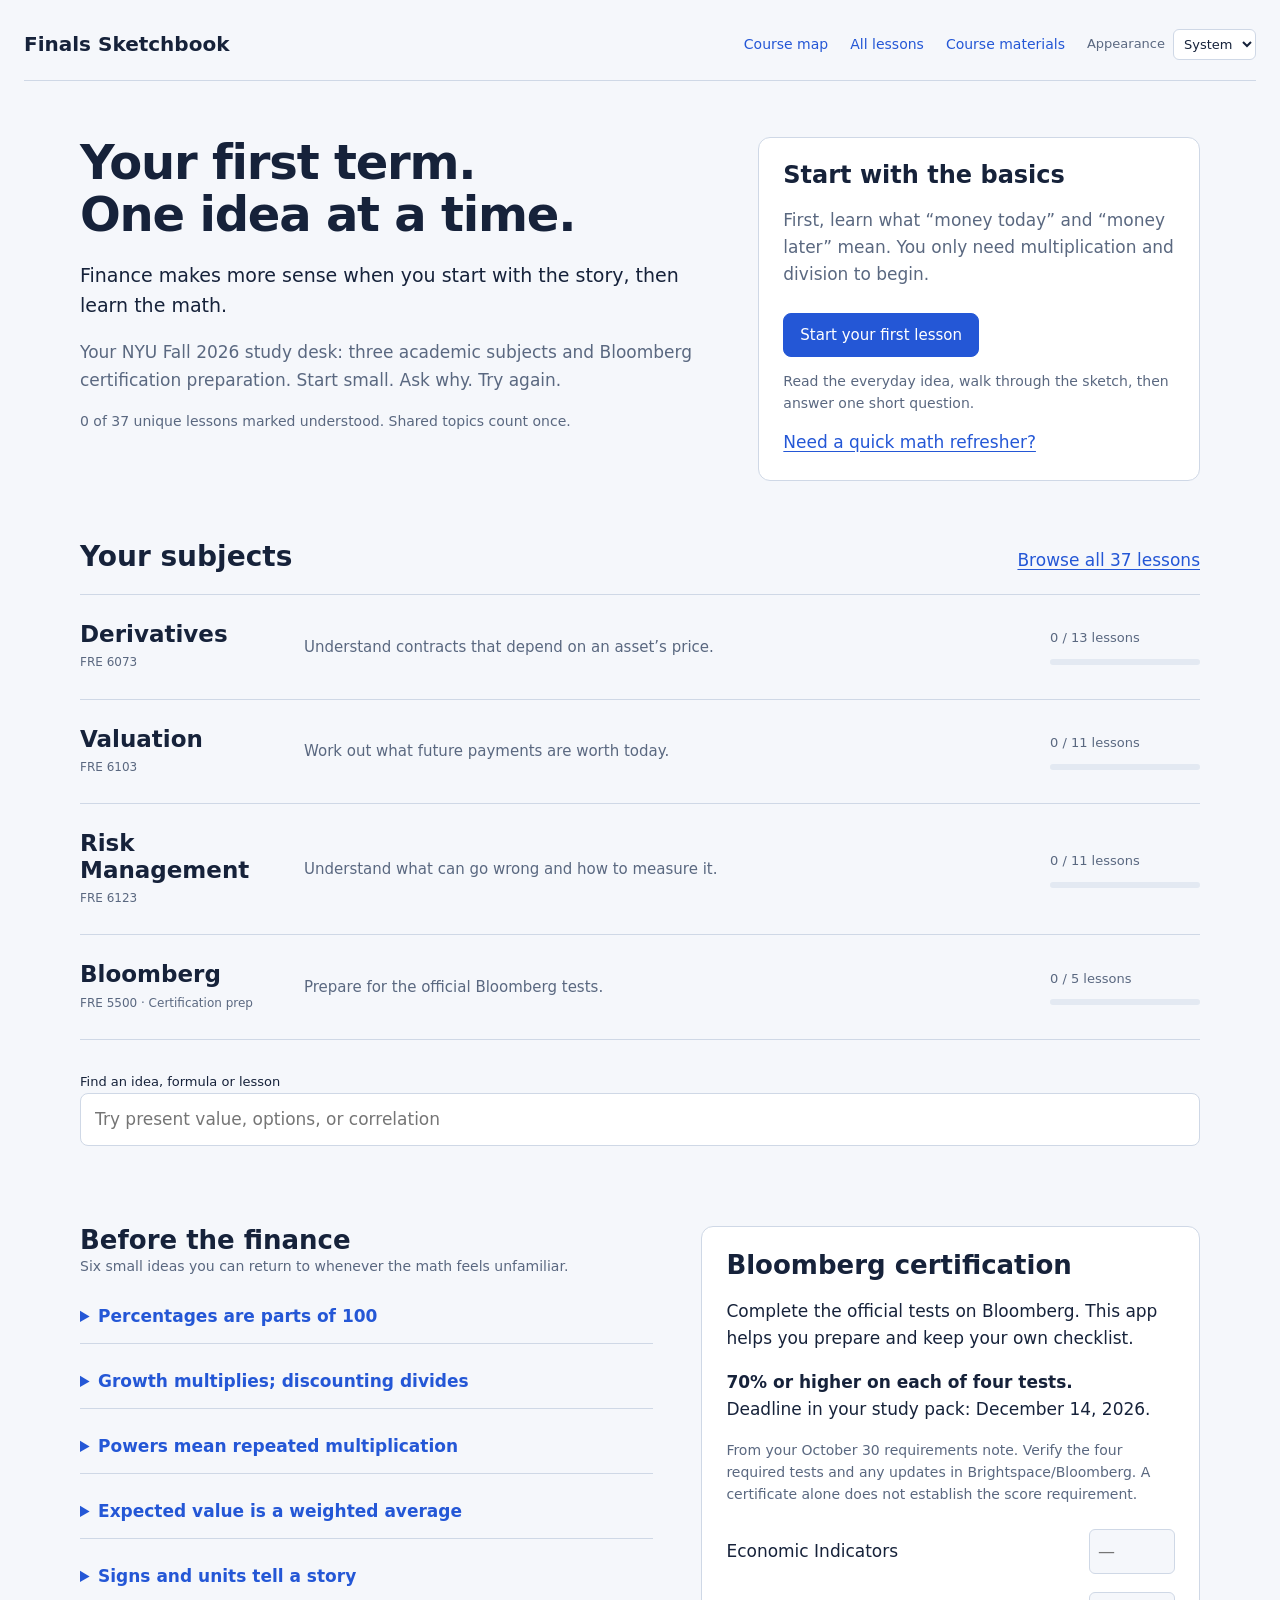
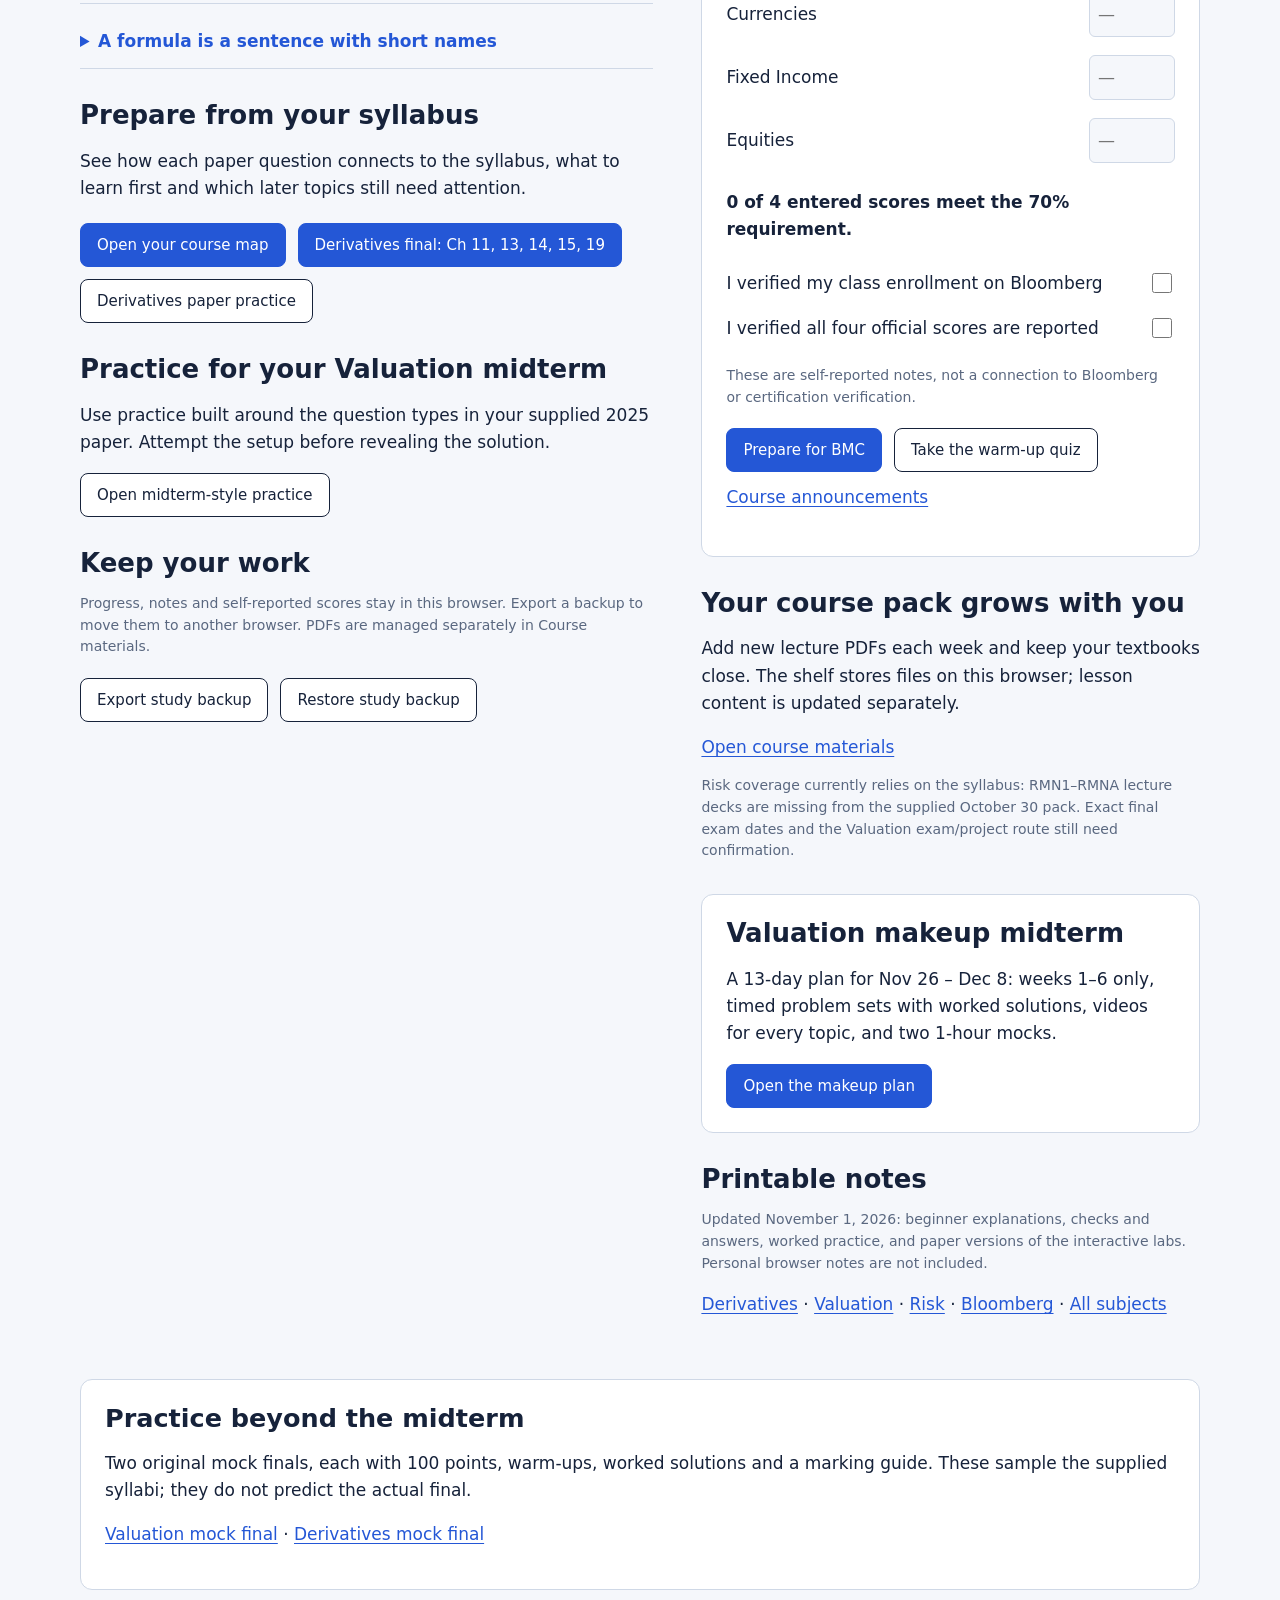
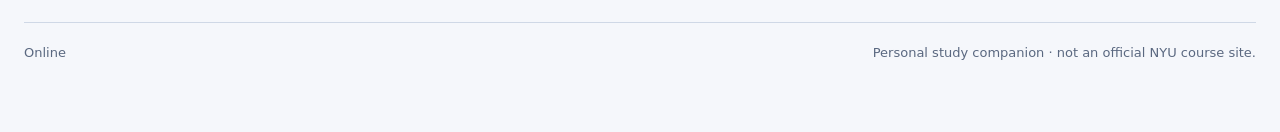
==== commit 102f2cd1: "Merge remote-tracking branch 'origin/main' into derivatives-final-chapters # Conflicts: #	sw.js" ====
--- a/index.html
+++ b/index.html
@@ -1,7 +1,7 @@
 <!doctype html><html lang="en"><head><meta charset="utf-8"><meta name="viewport" content="width=device-width, initial-scale=1"><title>Finals Sketchbook · Your NYU study desk</title><meta name="description" content="Your first NYU term, explained one idea at a time. Visual finance lessons, practice and a personal course-materials shelf."><meta name="theme-color" content="#16223a"><link rel="manifest" href="manifest.webmanifest"><link rel="icon" href="icons/icon-192.png"><link rel="apple-touch-icon" href="icons/icon-192.png"><link rel="stylesheet" href="assets/base.css"><link rel="stylesheet" href="assets/study.css"></head><body>
 <a class="skip" href="#main">Skip to study desk</a><header class="appbar"><a class="wordmark" href="index.html">Finals Sketchbook</a><nav aria-label="Main navigation"><a href="syllabus.html">Course map</a><a href="all.html">All lessons</a><a href="library.html">Course materials</a><label class="theme-label">Appearance <select id="theme"><option value="system">System</option><option value="light">Light</option><option value="dark">Dark</option></select></label></nav></header>
 <main id="main" class="home"><div class="home-intro"><div><h1>Your first term.<br>One idea at a time.</h1><p class="welcome">Finance makes more sense when you start with the story, then learn the math.</p><p>Your NYU Fall 2026 study desk: three academic subjects and Bloomberg certification preparation. Start small. Ask why. Try again.</p><p id="overall" class="small"></p></div><section class="start-panel"><h2 id="next-heading">Start with the basics</h2><p id="next-description">First, learn what “money today” and “money later” mean. You only need multiplication and division to begin.</p><a class="btn primary" id="resume" href="valuation.html#class-1">Start your first lesson</a><p class="small">Read the everyday idea, walk through the sketch, then answer one short question.</p><a href="#foundations">Need a quick math refresher?</a></section></div>
-<section aria-labelledby="subjects-heading"><div class="desk-heading"><h2 id="subjects-heading">Your subjects</h2><a href="all.html">Browse all 35 lessons</a></div><div id="subjects" class="subjects"></div></section>
+<section aria-labelledby="subjects-heading"><div class="desk-heading"><h2 id="subjects-heading">Your subjects</h2><a href="all.html">Browse all 37 lessons</a></div><div id="subjects" class="subjects"></div></section>
 <section style="margin-top:32px"><label class="search-label" for="search">Find an idea, formula or lesson</label><input type="search" id="search" placeholder="Try present value, options, or correlation" autocomplete="off"><p id="results-status" class="status" role="status"></p><ul id="results" class="result-list"></ul></section>
 <div class="home-lower"><div><section class="foundations" id="foundations"><h2>Before the finance</h2><p class="small">Six small ideas you can return to whenever the math feels unfamiliar.</p>
 <details><summary>Percentages are parts of 100</summary><p>5% means 5 out of 100, or 0.05. To find 5% of $200, calculate 0.05 × 200 = $10. If an input says “rate (%)”, enter 5. If a formula needs a decimal rate, use 0.05.</p></details>
@@ -10,7 +10,7 @@
 <details><summary>Expected value is a weighted average</summary><p>If a fair coin pays $10 for heads and $0 for tails, its expected payment is 0.5 × 10 + 0.5 × 0 = $5. You never receive $5 in one toss; it describes the long-run average.</p></details>
 <details><summary>Signs and units tell a story</summary><p>Positive cash flow means money received; negative means money paid, from the chosen person’s viewpoint. Always write currency and time. A yearly rate is not a monthly rate. One year is 12 months.</p></details>
 <details><summary>A formula is a sentence with short names</summary><p>PV = FV ÷ (1 + r) says “today’s value equals next year’s money divided by its growth factor.” PV and FV are amounts, r is a decimal rate. Read the sentence before entering numbers.</p></details></section>
-<section><h2>Prepare from your syllabus</h2><p>See how each paper question connects to the syllabus, what to learn first and which later topics still need attention.</p><div class="actions"><a class="btn primary" href="syllabus.html">Open your course map</a><a class="btn" href="derivatives-practice.html">Derivatives paper practice</a></div></section><section><h2>Practice for your Valuation midterm</h2><p>Use practice built around the question types in your supplied 2025 paper. Attempt the setup before revealing the solution.</p><a class="btn" href="practice.html">Open midterm-style practice</a></section>
+<section><h2>Prepare from your syllabus</h2><p>See how each paper question connects to the syllabus, what to learn first and which later topics still need attention.</p><div class="actions"><a class="btn primary" href="syllabus.html">Open your course map</a><a class="btn primary" href="derivatives-final-chapters.html">Derivatives final: Ch 11, 13, 14, 15, 19</a><a class="btn" href="derivatives-practice.html">Derivatives paper practice</a></div></section><section><h2>Practice for your Valuation midterm</h2><p>Use practice built around the question types in your supplied 2025 paper. Attempt the setup before revealing the solution.</p><a class="btn" href="practice.html">Open midterm-style practice</a></section>
 <section id="review-section" hidden><h2>Ideas to revisit</h2><p class="small">These are questions you last missed. A mistake is a useful place to restart.</p><ul id="review-list" class="result-list"></ul></section>
 <section><h2>Keep your work</h2><p class="small">Progress, notes and self-reported scores stay in this browser. Export a backup to move them to another browser. PDFs are managed separately in Course materials.</p><div class="actions"><button class="btn" id="export">Export study backup</button><label class="btn" role="button" tabindex="0" for="import">Restore study backup</label><input type="file" id="import" accept="application/json,.json" hidden></div><p id="backup-status" class="status" role="status"></p></section></div>
 <div><section class="certification" id="certification"><h2>Bloomberg certification</h2><p>Complete the official tests on Bloomberg. This app helps you prepare and keep your own checklist.</p><p><strong>70% or higher on each of four tests.</strong><br>Deadline in your study pack: December 14, 2026.</p><p class="small">From your October 30 requirements note. Verify the four required tests and any updates in Brightspace/Bloomberg. A certificate alone does not establish the score requirement.</p><div id="scores"></div><p id="score-status" class="score-message" role="status"></p><label><span>I verified my class enrollment on Bloomberg</span><input type="checkbox" id="enrolled"></label><label><span>I verified all four official scores are reported</span><input type="checkbox" id="reported"></label><p class="small">These are self-reported notes, not a connection to Bloomberg or certification verification.</p><div class="actions"><a class="btn primary" href="bloomberg.html">Prepare for BMC</a><a class="btn" href="bloomberg-practice.html">Take the warm-up quiz</a><a href="https://brightspace.nyu.edu/d2l/lms/news/main.d2l?ou=626288">Course announcements</a></div></section>
